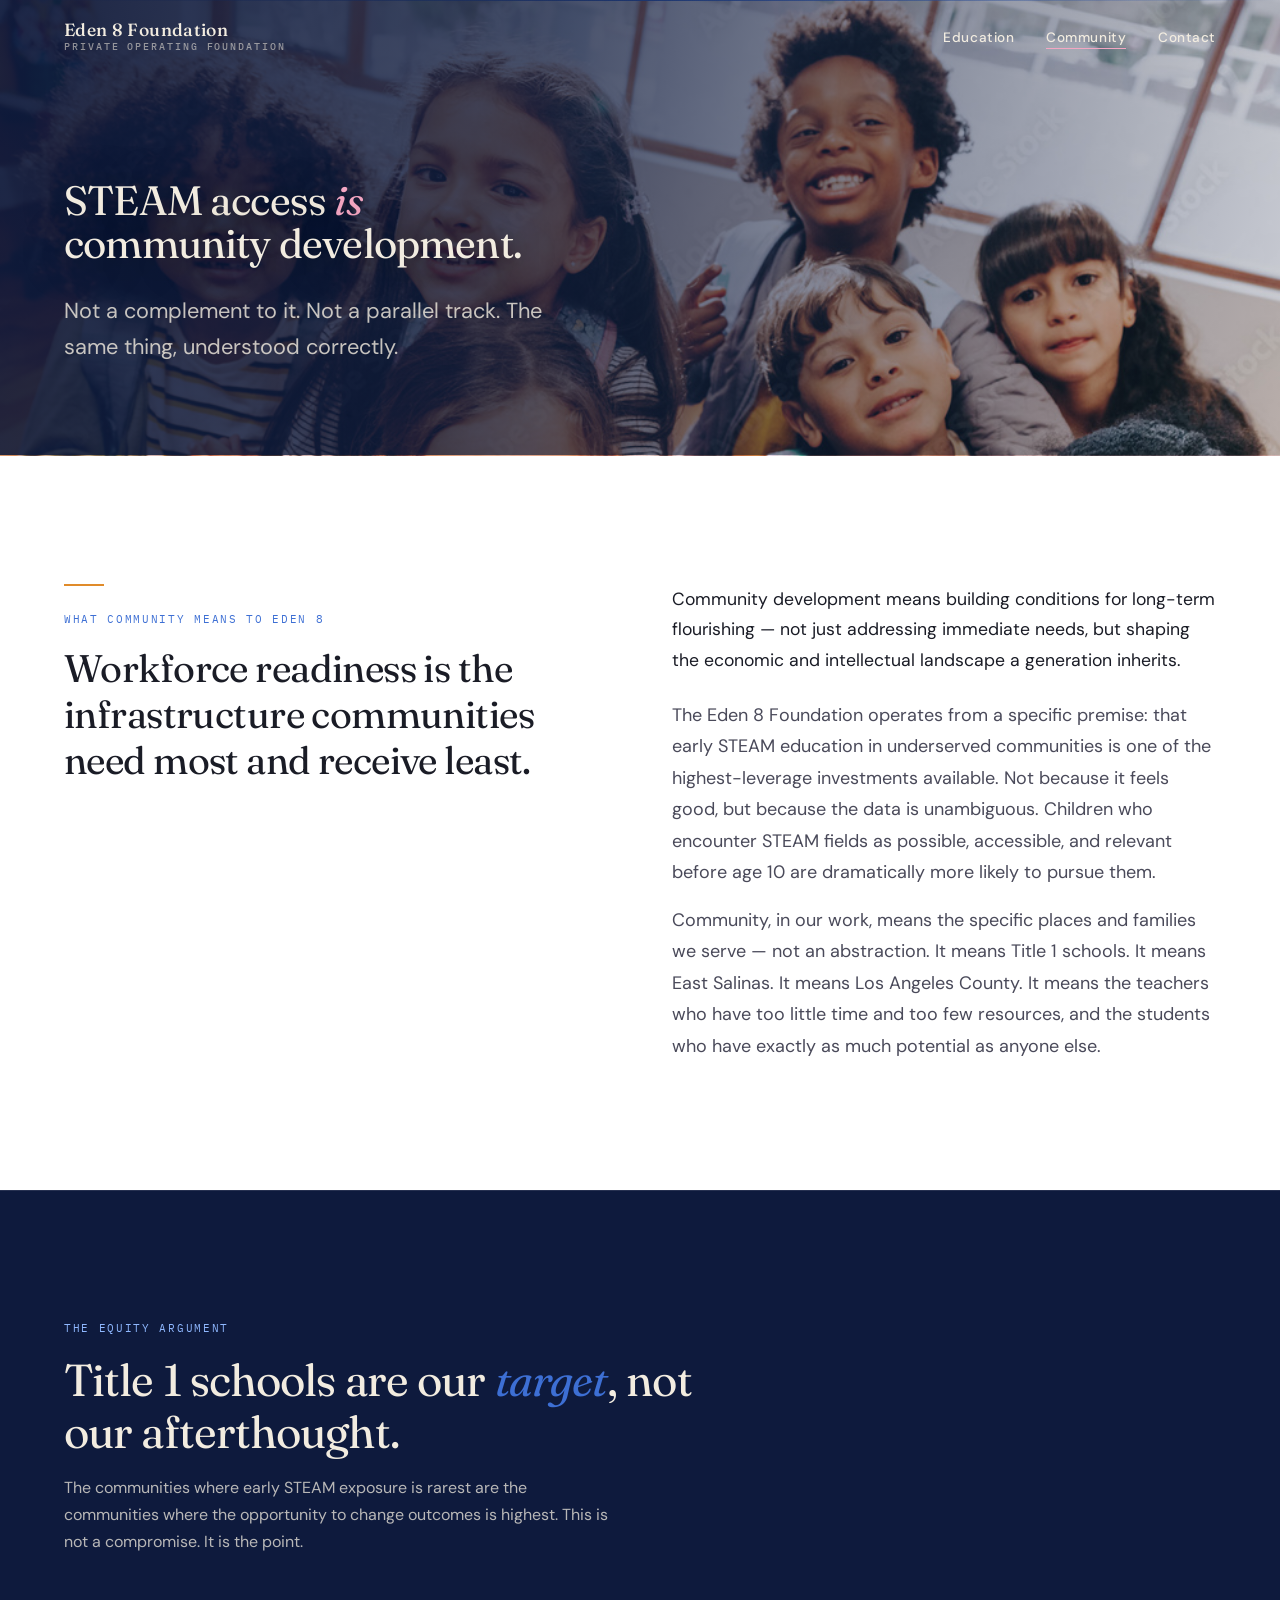
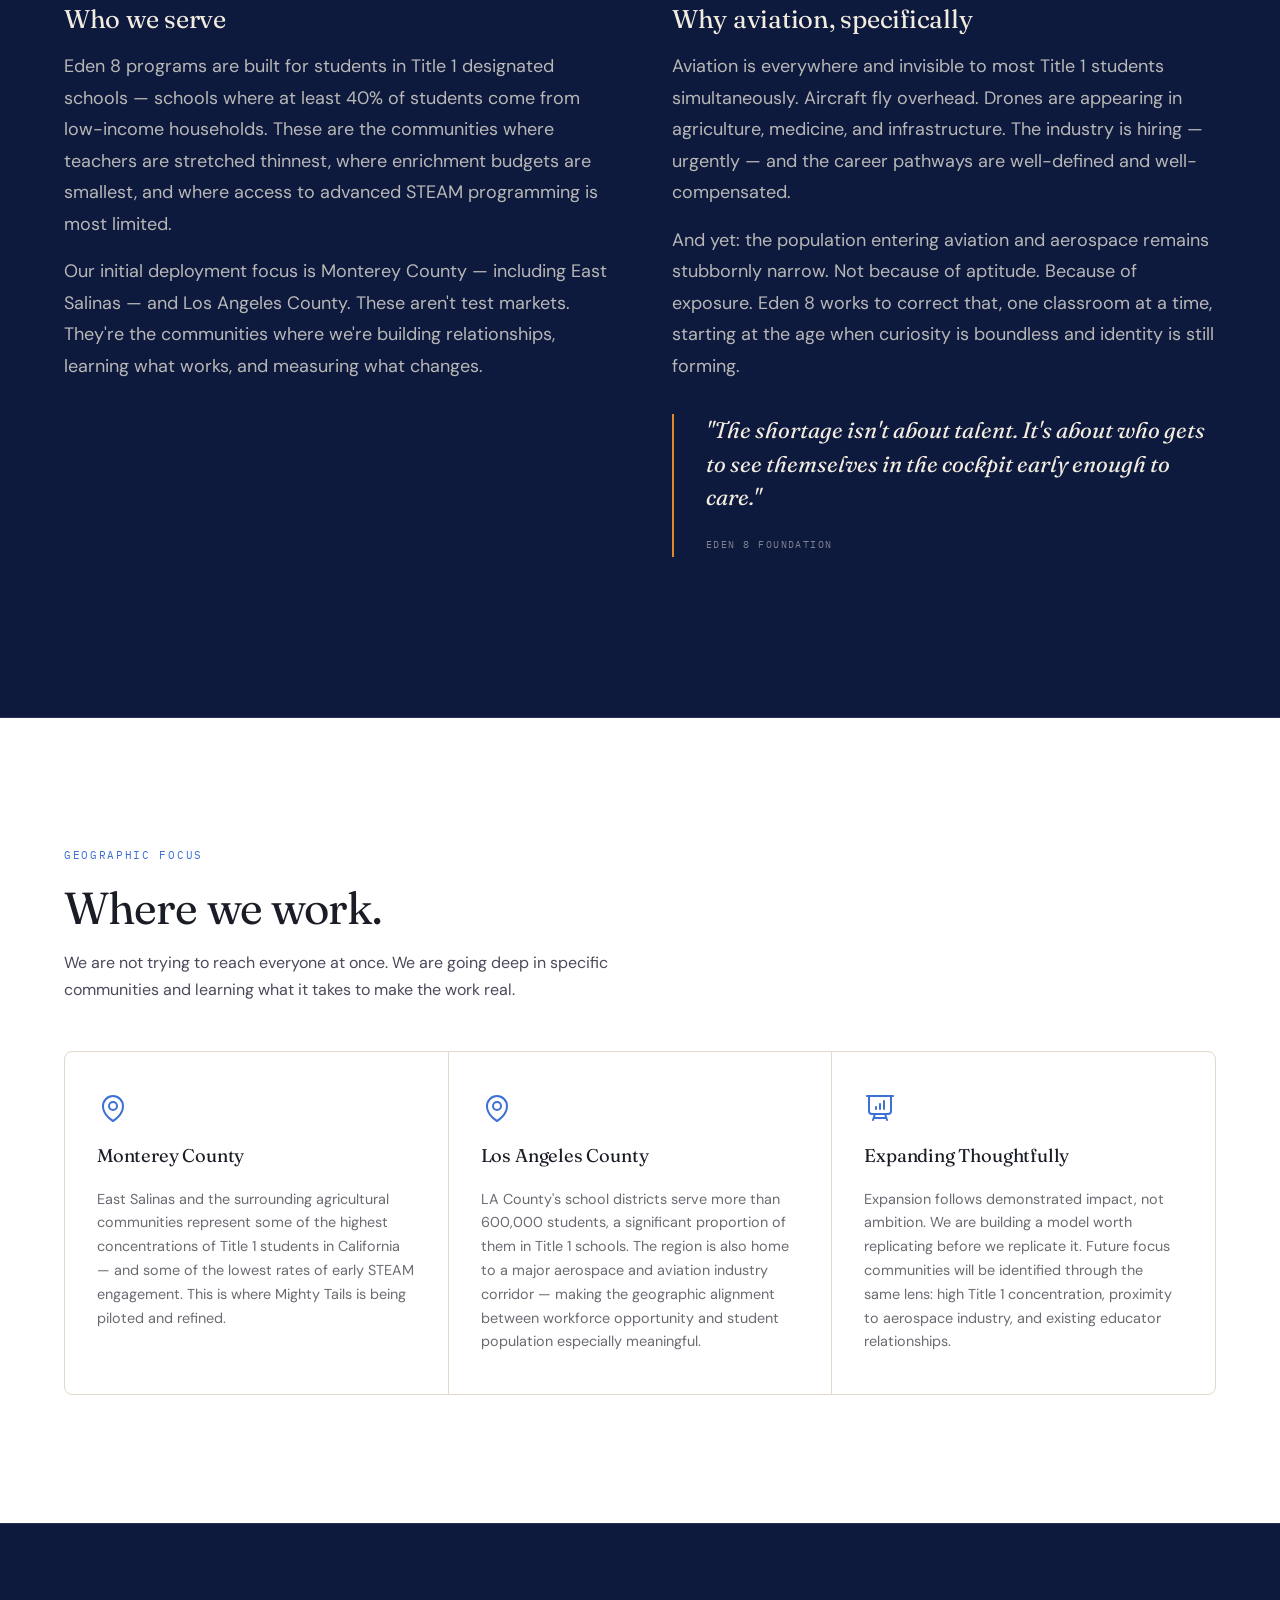
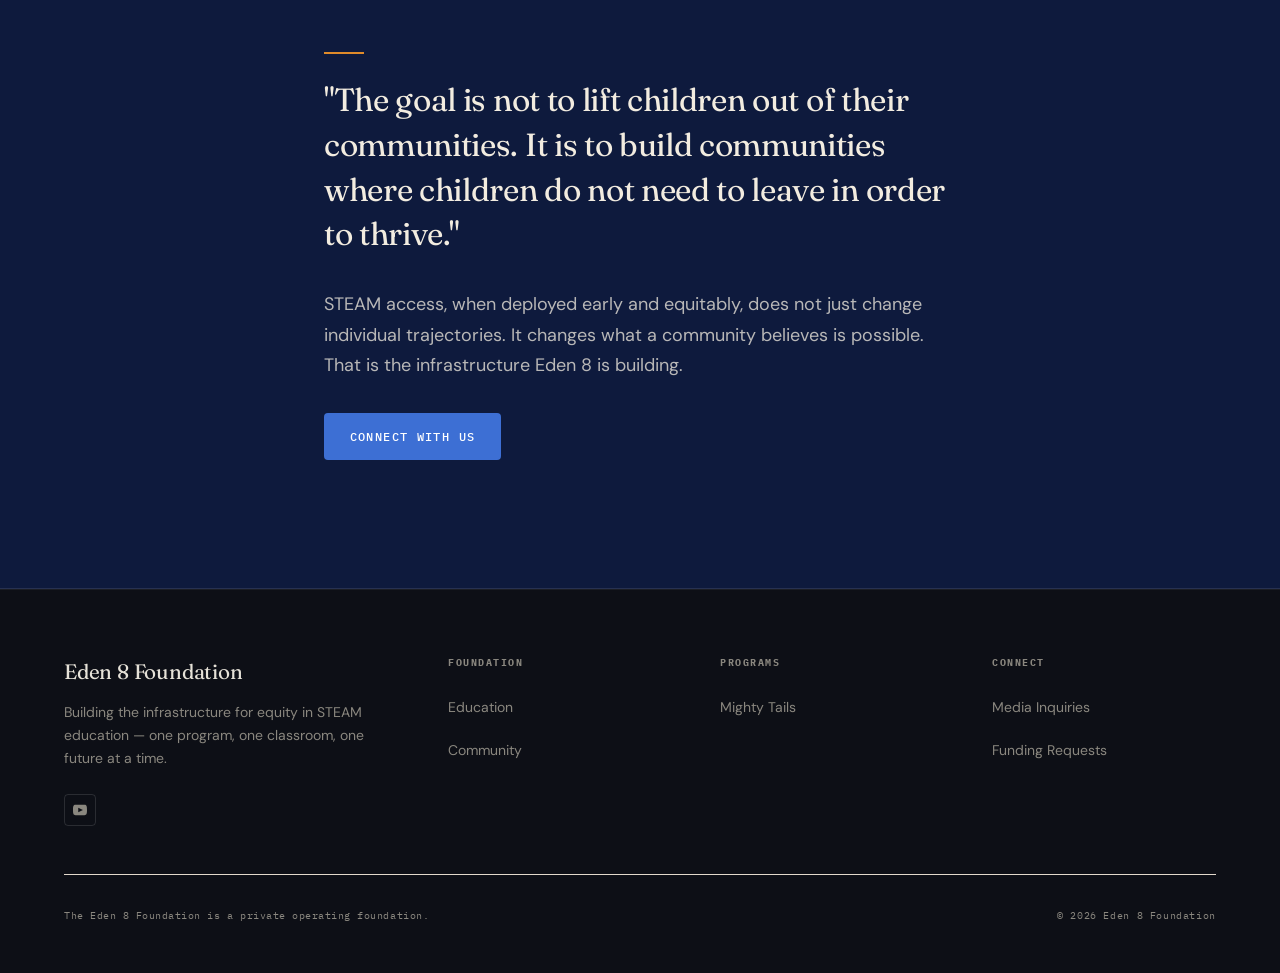
==== community.html @ cdbf9043 "Footer nav links turn pink on hover" ====
<!DOCTYPE html>
<html lang="en" data-theme="light">
<head>
  <meta charset="UTF-8" />
  <meta http-equiv="Cache-Control" content="no-cache, no-store, must-revalidate" />
  <meta http-equiv="Pragma" content="no-cache" />
  <meta http-equiv="Expires" content="0" />
  <meta name="viewport" content="width=device-width, initial-scale=1.0" />
  <title>Community — Eden 8 Foundation</title>
  <meta name="description" content="How the Eden 8 Foundation defines community: STEAM access as social equity infrastructure, deployed in Monterey County and Los Angeles County." />
  <link rel="canonical" href="https://j0nmichal.github.io/Eden8-dev-site/community.html" />

  <!-- Open Graph -->
  <meta property="og:type" content="website" />
  <meta property="og:url" content="https://j0nmichal.github.io/Eden8-dev-site/community.html" />
  <meta property="og:title" content="Community — Eden 8 Foundation" />
  <meta property="og:description" content="How the Eden 8 Foundation defines community: STEAM access as social equity infrastructure, deployed in Monterey County and Los Angeles County." />
  <meta property="og:image" content="https://j0nmichal.github.io/Eden8-dev-site/assets/images/og-home.jpg" />
  <meta property="og:site_name" content="Eden 8 Foundation" />

  <!-- Twitter Card -->
  <meta name="twitter:card" content="summary_large_image" />
  <meta name="twitter:title" content="Community — Eden 8 Foundation" />
  <meta name="twitter:description" content="How the Eden 8 Foundation defines community: STEAM access as social equity infrastructure, deployed in Monterey County and Los Angeles County." />
  <meta name="twitter:image" content="https://j0nmichal.github.io/Eden8-dev-site/assets/images/og-home.jpg" />

  <link rel="stylesheet" href="css/styles.css?v=19" />
  <link rel="icon" type="image/svg+xml" href="assets/favicon.svg" />
</head>
<body class="dark-hero">

  <header>
    <nav class="nav" aria-label="Main navigation">
      <div class="container nav__inner">
        <a href="index.html" class="nav__logo" aria-label="Eden 8 Foundation home">
          Eden 8 Foundation
          <span>Private Operating Foundation</span>
        </a>
        <ul class="nav__links" role="list">
          <li><a href="education.html">Education</a></li>
          <li><a href="community.html">Community</a></li>
          <li><a href="contact.html">Contact</a></li>
        </ul>
        <button class="nav__toggle" aria-label="Toggle navigation" aria-expanded="false">
          <span></span><span></span><span></span>
        </button>
      </div>
    </nav>
  </header>

  <main>

    <!-- PAGE HERO -->
    <section class="page-hero page-hero--photo" aria-labelledby="community-title" style="background-image: url('assets/images/1000_F_594930347_ukCym2IL1CUsAE8HamDwevilLhkYoZHP.jpg');">
      <div class="container">
        <h1 id="community-title">
          STEAM access <em>is</em><br/>
          community development.
        </h1>
        <p class="page-hero__sub">
          Not a complement to it. Not a parallel track. The same thing, understood correctly.
        </p>
      </div>
    </section>

    <!-- OPENING STATEMENT -->
    <section class="section" aria-labelledby="community-def-heading">
      <div class="container">
        <div class="two-col">
          <div class="two-col__a fade-up">
            <span class="rule-warm" aria-hidden="true"></span>
            <span class="label label--accent" style="display:block; margin-block-end: 1rem;">What Community Means to Eden 8</span>
            <h2 id="community-def-heading" style="font-family: var(--font-display); font-size: clamp(1.8rem, 3vw, 2.6rem); font-weight: 400; line-height: 1.2; letter-spacing: -0.015em; color: var(--text-cream);">
              Workforce readiness is the infrastructure communities need most and receive least.
            </h2>
          </div>
          <div class="two-col__b prose fade-up fade-up-delay-1">
            <p class="lead">Community development means building conditions for long-term flourishing — not just addressing immediate needs, but shaping the economic and intellectual landscape a generation inherits.</p>
            <p>The Eden 8 Foundation operates from a specific premise: that early STEAM education in underserved communities is one of the highest-leverage investments available. Not because it feels good, but because the data is unambiguous. Children who encounter STEAM fields as possible, accessible, and relevant before age 10 are dramatically more likely to pursue them.</p>
            <p>Community, in our work, means the specific places and families we serve — not an abstraction. It means Title 1 schools. It means East Salinas. It means Los Angeles County. It means the teachers who have too little time and too few resources, and the students who have exactly as much potential as anyone else.</p>
          </div>
        </div>
      </div>
    </section>

    <!-- EQUITY ARGUMENT -->
    <section class="section section--alt" aria-labelledby="equity-heading">
      <div class="container">
        <div class="section__header fade-up" style="max-width: 700px;">
          <span class="label label--accent" style="display:block; margin-block-end: 1rem;">The Equity Argument</span>
          <h2 id="equity-heading">Title 1 schools are our <em>target</em>, not our afterthought.</h2>
          <p>The communities where early STEAM exposure is rarest are the communities where the opportunity to change outcomes is highest. This is not a compromise. It is the point.</p>
        </div>

        <div class="two-col fade-up fade-up-delay-1" style="margin-block-start: 3rem;">
          <div class="two-col__a prose">
            <h3>Who we serve</h3>
            <p>Eden 8 programs are built for students in Title 1 designated schools — schools where at least 40% of students come from low-income households. These are the communities where teachers are stretched thinnest, where enrichment budgets are smallest, and where access to advanced STEAM programming is most limited.</p>
            <p>Our initial deployment focus is Monterey County — including East Salinas — and Los Angeles County. These aren't test markets. They're the communities where we're building relationships, learning what works, and measuring what changes.</p>
          </div>
          <div class="two-col__b prose">
            <h3>Why aviation, specifically</h3>
            <p>Aviation is everywhere and invisible to most Title 1 students simultaneously. Aircraft fly overhead. Drones are appearing in agriculture, medicine, and infrastructure. The industry is hiring — urgently — and the career pathways are well-defined and well-compensated.</p>
            <p>And yet: the population entering aviation and aerospace remains stubbornly narrow. Not because of aptitude. Because of exposure. Eden 8 works to correct that, one classroom at a time, starting at the age when curiosity is boundless and identity is still forming.</p>

            <div class="pullquote">
              <p>"The shortage isn't about talent. It's about who gets to see themselves in the cockpit early enough to care."</p>
              <cite>Eden 8 Foundation</cite>
            </div>
          </div>
        </div>
      </div>
    </section>

    <!-- GEOGRAPHIC FOCUS -->
    <section class="section" aria-labelledby="geo-heading">
      <div class="container">
        <div class="section__header fade-up" style="max-width: 600px;">
          <span class="label label--accent" style="display:block; margin-block-end: 1rem;">Geographic Focus</span>
          <h2 id="geo-heading">Where we work.</h2>
          <p>We are not trying to reach everyone at once. We are going deep in specific communities and learning what it takes to make the work real.</p>
        </div>

        <div class="feature-grid fade-up fade-up-delay-1" role="list">
          <div class="feature-card" role="listitem">
            <svg class="feature-card__icon" xmlns="http://www.w3.org/2000/svg" fill="none" viewBox="0 0 24 24" stroke-width="1.5" stroke="currentColor" aria-hidden="true">
              <path stroke-linecap="round" stroke-linejoin="round" d="M15 10.5a3 3 0 11-6 0 3 3 0 016 0z" />
              <path stroke-linecap="round" stroke-linejoin="round" d="M19.5 10.5c0 7.142-7.5 11.25-7.5 11.25S4.5 17.642 4.5 10.5a7.5 7.5 0 1115 0z" />
            </svg>
            <h3>Monterey County</h3>
            <p>East Salinas and the surrounding agricultural communities represent some of the highest concentrations of Title 1 students in California — and some of the lowest rates of early STEAM engagement. This is where Mighty Tails is being piloted and refined.</p>
          </div>
          <div class="feature-card" role="listitem">
            <svg class="feature-card__icon" xmlns="http://www.w3.org/2000/svg" fill="none" viewBox="0 0 24 24" stroke-width="1.5" stroke="currentColor" aria-hidden="true">
              <path stroke-linecap="round" stroke-linejoin="round" d="M15 10.5a3 3 0 11-6 0 3 3 0 016 0z" />
              <path stroke-linecap="round" stroke-linejoin="round" d="M19.5 10.5c0 7.142-7.5 11.25-7.5 11.25S4.5 17.642 4.5 10.5a7.5 7.5 0 1115 0z" />
            </svg>
            <h3>Los Angeles County</h3>
            <p>LA County's school districts serve more than 600,000 students, a significant proportion of them in Title 1 schools. The region is also home to a major aerospace and aviation industry corridor — making the geographic alignment between workforce opportunity and student population especially meaningful.</p>
          </div>
          <div class="feature-card" role="listitem">
            <svg class="feature-card__icon" xmlns="http://www.w3.org/2000/svg" fill="none" viewBox="0 0 24 24" stroke-width="1.5" stroke="currentColor" aria-hidden="true">
              <path stroke-linecap="round" stroke-linejoin="round" d="M3.75 3v11.25A2.25 2.25 0 006 16.5h2.25M3.75 3h-1.5m1.5 0h16.5m0 0h1.5m-1.5 0v11.25A2.25 2.25 0 0118 16.5h-2.25m-7.5 0h7.5m-7.5 0l-1 3m8.5-3l1 3m0 0l.5 1.5m-.5-1.5h-9.5m0 0l-.5 1.5M9 11.25v1.5M12 9v3.75m3-6v6" />
            </svg>
            <h3>Expanding Thoughtfully</h3>
            <p>Expansion follows demonstrated impact, not ambition. We are building a model worth replicating before we replicate it. Future focus communities will be identified through the same lens: high Title 1 concentration, proximity to aerospace industry, and existing educator relationships.</p>
          </div>
        </div>
      </div>
    </section>

    <!-- CLOSING STATEMENT -->
    <section class="section section--alt" aria-label="Closing statement">
      <div class="container" style="max-width: 760px; margin-inline: auto;">
        <div class="fade-up">
          <span class="rule-warm" aria-hidden="true"></span>
          <blockquote style="font-family: var(--font-display); font-size: clamp(1.3rem, 2.5vw, 2rem); font-weight: 400; line-height: 1.4; color: var(--text-cream); letter-spacing: -0.01em; margin-block-end: 2rem;">
            "The goal is not to lift children out of their communities. It is to build communities where children do not need to leave in order to thrive."
          </blockquote>
          <p style="color: var(--text-secondary); margin-block-end: 2rem;">
            STEAM access, when deployed early and equitably, does not just change individual trajectories. It changes what a community believes is possible. That is the infrastructure Eden 8 is building.
          </p>
          <a href="contact.html" class="btn btn--primary">Connect With Us</a>
        </div>
      </div>
    </section>

  </main>

  <footer class="footer" aria-label="Site footer">
    <div class="container">
      <div class="footer__inner">
        <div class="footer__brand">
          <h3>Eden 8 Foundation</h3>
          <p>Building the infrastructure for equity in STEAM education — one program, one classroom, one future at a time.</p>
          <nav class="footer__social" aria-label="Social links">
            <a href="https://www.youtube.com/@TheEden8Foundation" target="_blank" rel="noopener" aria-label="YouTube">
              <svg xmlns="http://www.w3.org/2000/svg" viewBox="0 0 24 24" fill="currentColor" width="14" height="14" aria-hidden="true"><path d="M19.615 3.184c-3.604-.246-11.631-.245-15.23 0-3.897.266-4.356 2.62-4.385 8.816.029 6.185.484 8.549 4.385 8.816 3.6.245 11.626.246 15.23 0 3.897-.266 4.356-2.62 4.385-8.816-.029-6.185-.484-8.549-4.385-8.816zm-10.615 12.816v-8l8 3.993-8 4.007z"/></svg>
            </a>
          </nav>
        </div>
        <nav class="footer__nav" aria-label="Foundation">
          <h4>Foundation</h4>
          <ul role="list">
            <li><a href="education.html">Education</a></li>
            <li><a href="community.html">Community</a></li>
          </ul>
        </nav>
        <nav class="footer__nav" aria-label="Programs">
          <h4>Programs</h4>
          <ul role="list">
            <li><a href="https://www.mightytails.education" target="_blank" rel="noopener">Mighty Tails</a></li>
          </ul>
        </nav>
        <nav class="footer__nav" aria-label="Connect">
          <h4>Connect</h4>
          <ul role="list">
            <li><a href="contact.html#media">Media Inquiries</a></li>
            <li><a href="contact.html#funding">Funding Requests</a></li>
          </ul>
        </nav>
      </div>
      <div class="footer__bottom">
        <p class="footer__legal">The Eden 8 Foundation is a private operating foundation.
        </p>
        <p class="footer__copy">© 2026 Eden 8 Foundation</p>
      </div>
    </div>
  </footer>

  <script src="js/main.js?v=6" defer></script>
</body>
</html>
---- css/styles.css ----
/* ============================================================
   Eden 8 Foundation — Design System
   ============================================================ */

/* --- Fonts --- */
@import url('https://fonts.googleapis.com/css2?family=Fraunces:ital,opsz,wght@0,9..144,300;0,9..144,400;0,9..144,500;0,9..144,600;1,9..144,300;1,9..144,400&family=DM+Sans:wght@300;400;500;600&family=IBM+Plex+Mono:wght@400;500&display=swap');

/* --- Tokens --- */
:root {
  --bg-primary:     #0D0F16;
  --bg-secondary:   #12141D;
  --bg-surface:     #181B27;
  --bg-surface-alt: #1E2133;

  /* Light section palette */
  --bg-light:       #FBF8F3;
  --bg-light-alt:   #F4EFE6;

  --accent-eden:    #3D6FD4;   /* brighter, more confident blue */
  --accent-warm:    #E08B2A;   /* richer amber */
  --accent-gold:    #F5C842;   /* hopeful yellow — used sparingly for joy moments */
  --accent-dim:     rgba(61, 111, 212, 0.12);

  --text-primary:   #E6E2D8;
  --text-secondary: #8A877F;
  --text-cream:     #F2ECE0;
  --text-muted:     #545260;

  /* Light section text */
  --text-dark:      #1A1C26;
  --text-dark-sub:  #4A4A5A;

  --rule:           #1C1F2E;
  --rule-light:     #E2D9CC;
  --rule-warm:      rgba(224, 139, 42, 0.4);

  --font-display:   'Fraunces', Georgia, serif;
  --font-body:      'DM Sans', system-ui, sans-serif;
  --font-mono:      'IBM Plex Mono', 'Courier New', monospace;

  --max-w:          1280px;
  --gutter:         clamp(1.5rem, 5vw, 4rem);
  --section-gap:    clamp(5rem, 10vw, 9rem);

  --ease-out:       cubic-bezier(0.22, 1, 0.36, 1);
  --ease-in-out:    cubic-bezier(0.45, 0, 0.55, 1);

  --radius-sm:      4px;
  --radius-md:      8px;
  --radius-lg:      16px;
}

/* --- Light theme overrides --- */
[data-theme="light"] {
  --bg-primary:     #FFFFFF;
  --bg-secondary:   #F5F5F5;
  --bg-surface:     #EFEFEF;
  --bg-surface-alt: #E5E5E5;

  --bg-light:       #FFFFFF;
  --bg-light-alt:   #FBF8F3;

  --text-primary:   #1A1C26;
  --text-secondary: #4A4A5A;
  --text-cream:     #1A1C26;
  --text-muted:     #888078;

  --text-dark:      #1A1C26;
  --text-dark-sub:  #4A4A5A;

  --rule:           #E2D9CC;
  --rule-light:     #D6CCBC;
  --rule-warm:      rgba(224, 139, 42, 0.3);
}

[data-theme="light"] .section--alt,
[data-theme="light"] .spotlight {
  /* Re-scope text tokens to cream values for dark navy backgrounds */
  --text-cream:     #F2ECE0;
  --text-primary:   #F2ECE0;
  --text-secondary: rgba(242, 236, 224, 0.75);
  --text-muted:     rgba(242, 236, 224, 0.5);
  --text-dark:      #F2ECE0;
  --text-dark-sub:  rgba(242, 236, 224, 0.75);
  --bg-primary:     rgba(255, 255, 255, 0.06);
  --rule:           rgba(255, 255, 255, 0.1);
}

[data-theme="light"] .section--alt { background: #0E1A3D; }

/* Labels on dark navy sections: use lighter blue for contrast */
[data-theme="light"] .section--alt .label--accent,
[data-theme="light"] .spotlight .label--accent {
  color: #8FB8FF;
  border-color: rgba(143, 184, 255, 0.25);
}

[data-theme="light"] .nav.scrolled {
  background: rgba(251, 248, 243, 0.94);
}

[data-theme="light"] .nav__logo,
[data-theme="light"] .nav__links a {
  color: var(--text-dark);
}

/* Interior pages have dark navy heroes — flip nav to cream */
[data-theme="light"] body.dark-hero .nav__logo,
[data-theme="light"] body.dark-hero .nav__links a {
  color: #F2ECE0;
}
[data-theme="light"] body.dark-hero .nav__logo span {
  color: rgba(242, 236, 224, 0.55);
}

/* Scrolled nav has cream background — use dark text */
[data-theme="light"] .nav.scrolled .nav__logo,
[data-theme="light"] .nav.scrolled .nav__links a {
  color: var(--text-dark);
}
[data-theme="light"] .nav.scrolled .nav__logo span {
  color: var(--accent-eden);
}

[data-theme="light"] .nav__toggle span {
  background: var(--text-primary);
}

[data-theme="light"] .hero__bg-overlay {
  background:
    linear-gradient(
      100deg,
      rgba(251, 248, 243, 0.92) 0%,
      rgba(251, 248, 243, 0.75) 30%,
      rgba(251, 248, 243, 0.3) 55%,
      rgba(251, 248, 243, 0.0) 100%
    ),
    linear-gradient(
      to bottom,
      rgba(251, 248, 243, 0.55) 0%,
      transparent 18%
    ),
    linear-gradient(
      to top,
      rgba(251, 248, 243, 0.5) 0%,
      transparent 35%
    );
}

[data-theme="light"] .hero__headline,
[data-theme="light"] .hero__mission {
  color: #1A1C26;
  text-shadow: 0 1px 20px rgba(255,255,255,0.4);
}

[data-theme="light"] .mission__body h2 { color: var(--text-dark); }
[data-theme="light"] .mission__body p  { color: var(--text-dark-sub); }
[data-theme="light"] .mission__number  { color: var(--bg-surface); }

[data-theme="light"] .person-card {
  background: #fff;
  border-color: var(--rule);
}

[data-theme="light"] .person-card__photo { background: var(--bg-secondary); }
[data-theme="light"] .person-card__name  { color: var(--text-dark); }
[data-theme="light"] .person-card__bio   { color: var(--text-dark-sub); }

/* Footer stays dark regardless of theme */
[data-theme="light"] .footer {
  background: #0D0F16;
  border-top-color: rgba(255,255,255,0.06);
}
[data-theme="light"] .footer__brand h3 { color: #E6E2D8; }
[data-theme="light"] .footer__brand p  { color: #8A877F; }
[data-theme="light"] .footer__nav h4   { color: #8A877F; }
[data-theme="light"] .footer__nav a    { color: #8A877F; }
[data-theme="light"] .footer__social a { border-color: rgba(255,255,255,0.12); color: #8A877F; }
[data-theme="light"] .footer__legal,
[data-theme="light"] .footer__copy     { color: #8A877F; }

[data-theme="light"] .stat-card {
  background: #fff;
  box-shadow: 0 1px 4px rgba(0,0,0,0.08);
}

[data-theme="light"] .feature-card { background: #fff; --text-dark: #1A1C26; --text-dark-sub: rgba(26,28,38,0.65); }
[data-theme="light"] .feature-card h3 { color: #1A1C26; }
[data-theme="light"] .feature-card p  { color: rgba(26,28,38,0.65); }

[data-theme="light"] .contact-pathway { background: #fff; }
[data-theme="light"] .contact-pathway h3 { color: var(--text-dark); }
[data-theme="light"] .contact-pathway p  { color: var(--text-dark-sub); }

[data-theme="light"] .form-group input,
[data-theme="light"] .form-group select,
[data-theme="light"] .form-group textarea {
  background: #fff;
  border-color: var(--rule);
  color: var(--text-dark);
}

[data-theme="light"] .btn--ghost {
  border-color: var(--rule);
  color: var(--text-dark-sub);
}

[data-theme="light"] .page-hero h1 { color: #F2ECE0; }
[data-theme="light"] .page-hero__sub { color: rgba(242, 236, 224, 0.8); }
[data-theme="light"] .page-hero::before {
  background: linear-gradient(90deg, transparent, var(--accent-eden), transparent);
}

/* Theme transition */
body, .nav, .mission, .spotlight, .stats, .leadership,
.footer, .person-card, .stat-card, .feature-card,
.hero__bg-overlay, .section, .contact-pathway,
.form-group input, .form-group select, .form-group textarea {
  transition: background-color 0.35s ease, color 0.35s ease, border-color 0.35s ease;
}

/* --- Reset --- */
*, *::before, *::after { box-sizing: border-box; margin: 0; padding: 0; }
html { scroll-behavior: smooth; -webkit-font-smoothing: antialiased; }
body {
  background: var(--bg-primary);
  color: var(--text-primary);
  font-family: var(--font-body);
  font-size: clamp(1rem, 1.05rem + 0.1vw, 1.125rem);
  line-height: 1.7;
  overflow-x: hidden;
}
img, video { display: block; max-width: 100%; }
a { color: inherit; text-decoration: none; }
button { cursor: pointer; border: none; background: none; font: inherit; }

/* --- Utility --- */
.container {
  width: 100%;
  max-width: var(--max-w);
  margin-inline: auto;
  padding-inline: var(--gutter);
}

.label {
  font-family: var(--font-mono);
  font-size: 0.7rem;
  letter-spacing: 0.15em;
  text-transform: uppercase;
  color: var(--text-muted);
}

.label--accent { color: var(--accent-eden); }
.label--warm   { color: var(--accent-warm); }

.rule-warm {
  display: block;
  width: 2.5rem;
  height: 2px;
  background: var(--accent-warm);
  margin-block-end: 1.5rem;
}

.sr-only {
  position: absolute; width: 1px; height: 1px;
  padding: 0; margin: -1px; overflow: hidden;
  clip: rect(0,0,0,0); white-space: nowrap; border: 0;
}

/* --- Theme toggle button --- */
.theme-toggle {
  display: flex;
  align-items: center;
  gap: 0.45rem;
  padding: 0.45rem 0.85rem;
  border-radius: 2rem;
  border: 1px solid rgba(255,255,255,0.22);
  background: rgba(255,255,255,0.10);
  color: #E6E2D8;
  cursor: pointer;
  font-family: var(--font-mono);
  font-size: 0.62rem;
  letter-spacing: 0.1em;
  text-transform: uppercase;
  white-space: nowrap;
  flex-shrink: 0;
  transition: border-color 0.2s, background 0.2s, color 0.2s;
}

.theme-toggle:hover {
  border-color: var(--accent-warm);
  color: var(--accent-warm);
  background: rgba(224,139,42,0.12);
}

.theme-toggle svg { width: 13px; height: 13px; pointer-events: none; flex-shrink: 0; }

/* Show correct icon + label per theme */
.theme-toggle .icon-moon  { display: block; }
.theme-toggle .icon-sun   { display: none; }
.theme-toggle .lbl-dark   { display: inline; }
.theme-toggle .lbl-light  { display: none; }

[data-theme="light"] .theme-toggle .icon-moon  { display: none; }
[data-theme="light"] .theme-toggle .icon-sun   { display: block; }
[data-theme="light"] .theme-toggle .lbl-dark   { display: none; }
[data-theme="light"] .theme-toggle .lbl-light  { display: inline; }

[data-theme="light"] .theme-toggle {
  border-color: rgba(0,0,0,0.18);
  background: rgba(0,0,0,0.06);
  color: #1A1C26;
}
[data-theme="light"] .theme-toggle:hover {
  border-color: var(--accent-eden);
  color: var(--accent-eden);
  background: rgba(61,111,212,0.08);
}

/* --- Navigation --- */
.nav {
  position: fixed;
  top: 0; left: 0; right: 0;
  z-index: 100;
  padding-block: 1.25rem;
  transition: background 0.4s var(--ease-out), border-color 0.4s;
  border-bottom: 1px solid transparent;
}

.nav.scrolled {
  background: rgba(13, 15, 22, 0.92);
  backdrop-filter: blur(12px);
  -webkit-backdrop-filter: blur(12px);
  border-color: var(--rule);
}

.nav__inner {
  display: flex;
  align-items: center;
  justify-content: space-between;
  gap: 2rem;
}

.nav__logo {
  font-family: var(--font-display);
  font-size: 1.1rem;
  font-weight: 500;
  letter-spacing: 0.02em;
  color: var(--text-primary);
  display: flex;
  flex-direction: column;
  line-height: 1.1;
}

.nav__logo span {
  font-family: var(--font-mono);
  font-size: 0.6rem;
  letter-spacing: 0.2em;
  text-transform: uppercase;
  color: var(--accent-eden);
  margin-block-start: 0.15rem;
}

.nav__links {
  display: flex;
  align-items: center;
  gap: 2rem;
  list-style: none;
}

.nav__links a {
  font-size: 0.85rem;
  font-weight: 500;
  letter-spacing: 0.04em;
  color: var(--text-secondary);
  transition: color 0.2s;
  position: relative;
}

.nav__links a::after {
  content: '';
  position: absolute;
  bottom: -3px; left: 0; right: 0;
  height: 1px;
  background: #F4A7C3;
  transform: scaleX(0);
  transform-origin: left;
  transition: transform 0.3s var(--ease-out);
}

.nav__links a:hover,
.nav__links a.active { color: var(--text-primary); }
.nav__links a:hover::after,
.nav__links a.active::after { transform: scaleX(1); }

.nav__cta {
  font-family: var(--font-mono);
  font-size: 0.7rem;
  letter-spacing: 0.12em;
  text-transform: uppercase;
  padding: 0.6rem 1.2rem;
  border: 1px solid var(--accent-eden);
  color: var(--accent-eden);
  border-radius: var(--radius-sm);
  transition: background 0.2s, color 0.2s;
}

.nav__cta:hover {
  background: var(--accent-eden);
  color: var(--bg-primary);
}

.nav__toggle {
  display: none;
  flex-direction: column;
  gap: 5px;
  padding: 4px;
}

.nav__toggle span {
  display: block;
  width: 22px;
  height: 1.5px;
  background: var(--text-primary);
  transition: transform 0.3s, opacity 0.3s;
}

/* --- Buttons --- */
.btn {
  display: inline-flex;
  align-items: center;
  gap: 0.6rem;
  font-family: var(--font-mono);
  font-size: 0.72rem;
  letter-spacing: 0.12em;
  text-transform: uppercase;
  padding: 0.85rem 1.6rem;
  border-radius: var(--radius-sm);
  transition: all 0.25s var(--ease-out);
  white-space: nowrap;
}

.btn--primary {
  background: var(--accent-eden);
  color: #ffffff;
  font-weight: 500;
}
.btn--primary:hover {
  background: #5585E8;
  transform: translateY(-1px);
  box-shadow: 0 8px 24px rgba(61, 111, 212, 0.4);
}

.btn--outline {
  border: 1px solid var(--rule-warm);
  color: var(--text-secondary);
}
.btn--outline:hover {
  border-color: var(--accent-warm);
  color: var(--accent-warm);
}

.btn--ghost {
  color: var(--text-secondary);
  border: 1px solid var(--bg-surface-alt);
}
.btn--ghost:hover {
  border-color: var(--accent-eden);
  color: var(--accent-eden);
}

.btn svg {
  width: 14px;
  height: 14px;
  flex-shrink: 0;
}

/* ============================================================
   HERO
   ============================================================ */
.hero {
  position: relative;
  min-height: 100svh;
  display: flex;
  flex-direction: column;
  justify-content: flex-end;
  padding-block-end: clamp(4rem, 8vw, 7rem);
  overflow: hidden;
}

/* --- Photo background --- */
.hero__bg {
  position: absolute;
  inset: 0;
  z-index: 0;
}

.hero__bg-img {
  width: 100%;
  height: 100%;
  object-fit: cover;
  object-position: 60% 25%;
  filter: brightness(0.88);
  transform: scaleX(-1);
}

.hero__bg-overlay {
  position: absolute;
  inset: 0;
  background:
    linear-gradient(
      100deg,
      rgba(10, 12, 20, 0.72) 0%,
      rgba(10, 12, 20, 0.52) 28%,
      rgba(10, 12, 20, 0.18) 55%,
      rgba(10, 12, 20, 0.0) 100%
    ),
    linear-gradient(
      to bottom,
      rgba(10, 12, 20, 0.55) 0%,
      rgba(10, 12, 20, 0.15) 15%,
      transparent 30%
    ),
    linear-gradient(
      to top,
      rgba(10, 12, 20, 0.45) 0%,
      transparent 40%
    );
}

#hero-canvas {
  position: absolute;
  inset: 0;
  width: 100%;
  height: 100%;
  pointer-events: none;
  z-index: 1;
  /* Canvas particles read as a constellation over the dark left half */
  mix-blend-mode: screen;
  opacity: 0.6;
}

.hero__content {
  position: relative;
  z-index: 2;
  max-width: 520px;
}

.hero__scroll {
  z-index: 2;
}

.hero__eyebrow {
  margin-block-end: 2rem;
  display: flex;
  align-items: center;
  gap: 1rem;
}

.hero__eyebrow::before {
  content: '';
  display: block;
  width: 2rem;
  height: 1px;
  background: var(--accent-warm);
}

.hero__headline {
  font-family: var(--font-display);
  font-size: clamp(1.75rem, 3vw, 2.75rem);
  font-weight: 400;
  line-height: 1.1;
  letter-spacing: -0.02em;
  margin-block-end: 1.25rem;
  color: var(--text-cream);
  text-shadow: 0 2px 40px rgba(0, 0, 0, 0.5);
}

.hero__headline em {
  font-style: italic;
  color: var(--accent-eden);
}

.hero__mission {
  font-size: clamp(1.15rem, 1.7vw, 1.45rem);
  color: rgba(242, 236, 224, 0.8);
  max-width: 520px;
  line-height: 1.65;
  margin-block-end: 2.5rem;
  text-shadow: 0 1px 12px rgba(0,0,0,0.4);
}

.hero__actions {
  display: flex;
  gap: 1rem;
  flex-wrap: wrap;
}

.hero__scroll {
  position: absolute;
  bottom: 2rem;
  right: var(--gutter);
  z-index: 2;
  display: flex;
  flex-direction: column;
  align-items: center;
  gap: 0.5rem;
  opacity: 0.4;
}

.hero__scroll span {
  font-family: var(--font-mono);
  font-size: 0.6rem;
  letter-spacing: 0.15em;
  text-transform: uppercase;
  writing-mode: vertical-rl;
  color: var(--text-secondary);
}

.hero__scroll::after {
  content: '';
  display: block;
  width: 1px;
  height: 3rem;
  background: linear-gradient(to bottom, var(--accent-warm), transparent);
  animation: scrollPulse 2s ease-in-out infinite;
}

@keyframes scrollPulse {
  0%, 100% { opacity: 0.4; }
  50% { opacity: 1; }
}

/* ============================================================
   MISSION BLOCK
   ============================================================ */
.mission {
  padding-block: var(--section-gap);
  background: #FBF8F3;
  border-top: 1px solid var(--rule-light);
  border-bottom: 1px solid var(--rule-light);
}

.mission__grid {
  display: grid;
  grid-template-columns: 1fr 1fr;
  gap: clamp(3rem, 6vw, 6rem);
  align-items: center;
}

.mission__label-block {
  display: flex;
  flex-direction: column;
  align-items: center;
  gap: 1rem;
}

.mission__number {
  font-family: var(--font-display);
  font-size: clamp(5rem, 12vw, 10rem);
  font-weight: 300;
  line-height: 1;
  color: var(--rule-light);
  letter-spacing: -0.04em;
  user-select: none;
}

.mission__logo {
  width: clamp(60px, 7.5vw, 90px);
  height: auto;
  display: block;
  margin-inline: auto;
}

.mission__body h2 {
  font-family: var(--font-display);
  font-size: clamp(1.8rem, 3.5vw, 3rem);
  font-weight: 400;
  line-height: 1.2;
  letter-spacing: -0.015em;
  margin-block-end: 1.5rem;
  color: var(--text-dark);
}

.mission__body p {
  color: var(--text-dark-sub);
  margin-block-end: 1rem;
  max-width: 560px;
}

.mission__body p:last-of-type { margin-block-end: 0; }

/* ============================================================
   PROGRAM SPOTLIGHT
   ============================================================ */
.spotlight {
  padding-block: var(--section-gap);
  background: #0E1A3D;
  border-top: 1px solid rgba(255,255,255,0.06);
  border-bottom: 1px solid rgba(255,255,255,0.06);
}

.spotlight__inner {
  display: grid;
  grid-template-columns: 1fr 1fr;
  gap: clamp(3rem, 5vw, 5rem);
  align-items: center;
}

.spotlight__media {
  position: relative;
  aspect-ratio: 16/10;
  border-radius: var(--radius-md);
  overflow: hidden;
  background: var(--bg-surface);
}

.spotlight__media-placeholder {
  position: absolute;
  inset: 0;
  display: flex;
  flex-direction: column;
  align-items: center;
  justify-content: center;
  gap: 1rem;
  border: 1px solid var(--bg-surface-alt);
  border-radius: var(--radius-md);
}

.spotlight__media-placeholder .label {
  color: var(--text-muted);
}

.spotlight__play-icon {
  width: 3rem;
  height: 3rem;
  border-radius: 50%;
  border: 1px solid var(--accent-warm);
  display: flex;
  align-items: center;
  justify-content: center;
  color: var(--accent-warm);
}

.spotlight__media img {
  width: 100%;
  height: 100%;
  object-fit: cover;
  transition: transform 0.6s var(--ease-out);
}
.spotlight__media:hover img { transform: scale(1.03); }

.spotlight__amber-rule {
  display: block;
  width: 2.5rem;
  height: 2px;
  background: var(--accent-warm);
  margin-block-end: 1.5rem;
}

.spotlight__content h2 {
  font-family: var(--font-display);
  font-size: clamp(1.8rem, 3vw, 2.6rem);
  font-weight: 400;
  line-height: 1.15;
  letter-spacing: -0.015em;
  margin-block-end: 1rem;
  color: var(--text-cream);
}

.spotlight__content p {
  color: var(--text-secondary);
  margin-block-end: 2rem;
  max-width: 460px;
}

.spotlight__ctas {
  display: flex;
  flex-wrap: wrap;
  gap: 0.75rem;
}

/* ============================================================
   STATS
   ============================================================ */
.stats {
  padding-block: var(--section-gap);
  background: var(--bg-light-alt);
  border-top: 1px solid var(--rule-light);
  border-bottom: 1px solid var(--rule-light);
}

.stats__header {
  margin-block-end: 3.5rem;
}

.stats__grid {
  display: grid;
  grid-template-columns: repeat(3, 1fr);
  gap: 1px;
  background: var(--rule);
  border: 1px solid var(--rule);
  border-radius: var(--radius-md);
  overflow: hidden;
}

.stat-card {
  background: #fff;
  padding: 2.5rem 2rem;
  display: flex;
  flex-direction: column;
  gap: 0.5rem;
  transition: background 0.25s, box-shadow 0.25s;
  box-shadow: 0 1px 3px rgba(0,0,0,0.06);
}

.stat-card:hover {
  background: var(--bg-light);
  box-shadow: 0 4px 16px rgba(0,0,0,0.08);
}

.stat-card__value {
  font-family: var(--font-display);
  font-size: clamp(2.2rem, 4vw, 3.5rem);
  font-weight: 400;
  line-height: 1;
  color: var(--accent-eden);
  letter-spacing: -0.03em;
}

.stat-card__label {
  font-family: var(--font-mono);
  font-size: 0.68rem;
  letter-spacing: 0.12em;
  text-transform: uppercase;
  color: #888;
  line-height: 1.4;
}

/* ============================================================
   LEADERSHIP
   ============================================================ */
.leadership {
  padding-block: var(--section-gap);
  background: var(--bg-secondary);
  border-top: 1px solid var(--rule);
}

.leadership__header {
  display: flex;
  justify-content: space-between;
  align-items: flex-end;
  margin-block-end: 3.5rem;
  gap: 2rem;
  flex-wrap: wrap;
}

.leadership__header h2 {
  font-family: var(--font-display);
  font-size: clamp(1.6rem, 2.5vw, 2.2rem);
  font-weight: 400;
  letter-spacing: -0.01em;
  color: var(--text-cream);
}

.leadership__header p {
  color: var(--text-secondary);
  max-width: 380px;
  font-size: 0.9rem;
}

.people-grid {
  display: grid;
  grid-template-columns: repeat(3, 1fr);
  gap: 1.5rem;
}

.person-card {
  background: var(--bg-primary);
  border: 1px solid var(--rule);
  border-radius: var(--radius-md);
  overflow: hidden;
  transition: border-color 0.25s, transform 0.25s var(--ease-out);
}

.person-card:hover {
  border-color: var(--accent-eden);
  transform: translateY(-3px);
}

.person-card__photo {
  aspect-ratio: 1;
  background: var(--bg-surface);
  display: flex;
  align-items: center;
  justify-content: center;
  border-bottom: 1px solid var(--rule);
  position: relative;
  overflow: hidden;
}

.person-card__photo img {
  width: 100%;
  height: 100%;
  object-fit: cover;
}

.person-card__photo-placeholder {
  display: flex;
  flex-direction: column;
  align-items: center;
  justify-content: center;
  gap: 0.5rem;
  color: var(--text-muted);
  font-size: 0.75rem;
  font-family: var(--font-mono);
  letter-spacing: 0.08em;
}

.person-card__photo-placeholder svg {
  width: 2rem;
  height: 2rem;
  opacity: 0.3;
}

.person-card__body {
  padding: 1.5rem;
}

.person-card__role {
  font-family: var(--font-mono);
  font-size: 0.65rem;
  letter-spacing: 0.14em;
  text-transform: uppercase;
  color: var(--accent-warm);
  margin-block-end: 0.4rem;
}

.person-card__name {
  font-family: var(--font-display);
  font-size: 1.2rem;
  font-weight: 500;
  color: var(--text-cream);
  letter-spacing: -0.01em;
  margin-block-end: 0.75rem;
}

.person-card__credential {
  font-family: var(--font-mono);
  font-size: 0.65rem;
  letter-spacing: 0.1em;
  text-transform: uppercase;
  color: var(--accent-eden);
  margin-block-end: 0.75rem;
}

.person-card__bio {
  font-size: 0.85rem;
  color: var(--text-secondary);
  line-height: 1.6;
}

/* ============================================================
   PAGE HERO (interior pages)
   ============================================================ */
.page-hero {
  padding-block-start: clamp(8rem, 14vw, 12rem);
  padding-block-end: clamp(4rem, 7vw, 6rem);
  background: #0E1A3D;
  border-bottom: 1px solid rgba(244, 167, 195, 0.2);
  position: relative;
  overflow: hidden;
}

.page-hero::before {
  content: '';
  position: absolute;
  top: 0; left: 0; right: 0;
  height: 1px;
  background: linear-gradient(90deg, transparent, #F4A7C3, transparent);
}

.page-hero__label {
  margin-block-end: 1.5rem;
  display: flex;
  align-items: center;
  gap: 0.75rem;
}

.page-hero__label::before {
  content: '';
  display: block;
  width: 1.5rem;
  height: 1px;
  background: #F4A7C3;
}

.page-hero__label .label--accent {
  color: #F4A7C3;
  border-color: rgba(244, 167, 195, 0.3);
}

.page-hero h1 {
  font-family: var(--font-display);
  font-size: clamp(1.6rem, 3.2vw, 3rem);
  font-weight: 400;
  line-height: 1.05;
  letter-spacing: -0.02em;
  color: var(--text-cream);
  max-width: 520px;
  margin-block-end: 1.75rem;
  text-shadow: 0 2px 40px rgba(0,0,0,0.5);
}

.page-hero h1 em {
  font-style: italic;
  color: #F4A7C3;
}

.page-hero__sub {
  color: rgba(242, 236, 224, 0.8);
  max-width: 520px;
  font-size: clamp(1.15rem, 1.7vw, 1.45rem);
  line-height: 1.65;
}

.page-hero--photo {
  background-size: cover;
  background-position: center top;
  background-repeat: no-repeat;
}
.page-hero--photo::after {
  content: '';
  position: absolute;
  inset: 0;
  background: linear-gradient(
    105deg,
    rgba(14,26,61,0.92) 0%,
    rgba(14,26,61,0.75) 40%,
    rgba(14,26,61,0.40) 70%,
    rgba(14,26,61,0.10) 100%
  );
  z-index: 0;
}
.page-hero--photo .container { position: relative; z-index: 1; }

/* ============================================================
   SECTION — generic
   ============================================================ */
.section {
  padding-block: var(--section-gap);
}

.section--alt {
  background: var(--bg-secondary);
  border-top: 1px solid var(--rule);
  border-bottom: 1px solid var(--rule);
}

/* Light sections — warm cream background */
.section--light {
  background: var(--bg-light);
  border-top: 1px solid var(--rule-light);
  border-bottom: 1px solid var(--rule-light);
}

.section--light .section__header h2,
.section--light h2,
.section--light h3 {
  color: var(--text-dark);
}

.section--light .section__header p,
.section--light .prose p,
.section--light p {
  color: var(--text-dark-sub);
}

.section--light .label {
  color: var(--accent-eden);
}

.section--light .label--warm {
  color: var(--accent-warm);
}

.section--light .prose .lead {
  color: var(--text-dark);
}

.section--light .stat-card {
  background: #fff;
  box-shadow: 0 1px 3px rgba(0,0,0,0.06);
}

.section--light .stat-card:hover {
  background: var(--bg-light-alt);
}

.section--light .stat-card__label {
  color: #888;
}

.section--light .feature-card {
  background: #fff;
  box-shadow: 0 1px 4px rgba(0,0,0,0.07);
}

.section--light .feature-card:hover {
  background: var(--bg-light-alt);
}

.section--light .feature-card p {
  color: var(--text-dark-sub);
}

.section--light .feature-card h3 {
  color: var(--text-dark);
}

.section--light .rule-warm {
  background: var(--accent-warm);
}

.section--light .btn--ghost {
  border-color: #C8BEAF;
  color: var(--text-dark-sub);
}

.section--light .btn--ghost:hover {
  border-color: var(--accent-eden);
  color: var(--accent-eden);
}

.section--light .pullquote p {
  color: var(--text-dark);
}

.section--light .embed-container {
  border-color: var(--rule-light);
}

.section__header {
  margin-block-end: 3rem;
}

.section__header h2 {
  font-family: var(--font-display);
  font-size: clamp(1.8rem, 3.5vw, 3rem);
  font-weight: 400;
  line-height: 1.15;
  letter-spacing: -0.02em;
  color: var(--text-cream);
  margin-block-end: 1rem;
}

.section__header h2 em {
  font-style: italic;
  color: var(--accent-eden);
}

.section__header p {
  color: var(--text-secondary);
  max-width: 560px;
  font-size: 1rem;
}

/* ============================================================
   TWO-COLUMN CONTENT
   ============================================================ */
.two-col {
  display: grid;
  grid-template-columns: 1fr 1fr;
  gap: clamp(3rem, 5vw, 5rem);
  align-items: start;
}

.two-col--reversed .two-col__a { order: 2; }
.two-col--reversed .two-col__b { order: 1; }

.prose h3 {
  font-family: var(--font-display);
  font-size: clamp(1.3rem, 2vw, 1.75rem);
  font-weight: 400;
  line-height: 1.25;
  letter-spacing: -0.01em;
  color: var(--text-cream);
  margin-block-end: 1rem;
}

.prose p {
  color: var(--text-secondary);
  margin-block-end: 1rem;
  line-height: 1.75;
}

.prose p:last-child { margin-block-end: 0; }

.prose .lead {
  font-size: 1.1rem;
  color: var(--text-primary);
  margin-block-end: 1.5rem;
}

/* ============================================================
   PULLQUOTE
   ============================================================ */
.pullquote {
  border-left: 2px solid var(--accent-warm);
  padding-left: 2rem;
  margin-block: 2rem;
}

.pullquote p {
  font-family: var(--font-display);
  font-size: clamp(1.1rem, 1.8vw, 1.4rem);
  font-style: italic;
  color: var(--text-cream);
  line-height: 1.5;
  margin-block-end: 0.75rem !important;
}

.pullquote cite {
  font-family: var(--font-mono);
  font-size: 0.65rem;
  letter-spacing: 0.14em;
  text-transform: uppercase;
  color: var(--text-muted);
  font-style: normal;
}

/* ============================================================
   MEDIA EMBED
   ============================================================ */
.embed-container {
  position: relative;
  aspect-ratio: 16/9;
  border-radius: var(--radius-md);
  overflow: hidden;
  background: #000;
  border: none;
}

.embed-container iframe {
  position: absolute;
  inset: 0;
  width: 100%;
  height: 100%;
  border: none;
}

.yt-thumb {
  display: block;
  position: relative;
  aspect-ratio: 16/9;
  border-radius: var(--radius-md);
  overflow: hidden;
  background: #000;
}
.yt-thumb img {
  width: 100%;
  height: 100%;
  object-fit: cover;
  display: block;
  transition: transform 0.4s ease, filter 0.4s ease;
}
.yt-thumb__play {
  position: absolute;
  inset: 0;
  display: flex;
  align-items: center;
  justify-content: center;
  background: rgba(0,0,0,0.25);
  transition: background 0.3s;
}
.yt-thumb__play svg {
  width: 56px;
  height: 56px;
  background: rgba(0,0,0,0.65);
  border-radius: 50%;
  padding: 12px;
  color: #fff;
  transition: background 0.3s, transform 0.3s;
}
.yt-thumb:hover img { transform: scale(1.03); filter: brightness(0.85); }
.yt-thumb:hover .yt-thumb__play { background: rgba(0,0,0,0.1); }
.yt-thumb:hover .yt-thumb__play svg { background: var(--accent-eden); transform: scale(1.1); }

/* ============================================================
   FEATURE CARDS
   ============================================================ */
.feature-grid {
  display: grid;
  grid-template-columns: repeat(3, 1fr);
  gap: 1px;
  background: var(--rule);
  border: 1px solid var(--rule);
  border-radius: var(--radius-md);
  overflow: hidden;
  margin-block-start: 3rem;
}

.feature-card {
  background: var(--bg-primary);
  padding: 2.5rem 2rem;
  display: flex;
  flex-direction: column;
  gap: 1rem;
  transition: background 0.25s;
}
.feature-card:hover { background: var(--bg-secondary); }

.feature-card__icon {
  width: 2rem;
  height: 2rem;
  color: var(--accent-eden);
}

.feature-card h3 {
  font-family: var(--font-display);
  font-size: 1.15rem;
  font-weight: 400;
  color: var(--text-cream);
  letter-spacing: -0.01em;
}

.feature-card p {
  font-size: 0.9rem;
  color: var(--text-secondary);
  line-height: 1.65;
}

/* ============================================================
   CONTACT PAGE
   ============================================================ */
.contact-grid {
  display: grid;
  grid-template-columns: 1fr 1fr;
  gap: clamp(3rem, 5vw, 5rem);
}

.contact-pathways {
  display: flex;
  flex-direction: column;
  gap: 1.5rem;
}

.contact-pathway {
  padding: 2rem;
  border: 1px solid var(--rule);
  border-radius: var(--radius-md);
  display: flex;
  flex-direction: column;
  gap: 0.75rem;
  transition: border-color 0.25s, background 0.25s;
}

.contact-pathway:hover {
  border-color: var(--accent-eden);
  background: var(--bg-surface);
}

.contact-pathway__type {
  font-family: var(--font-mono);
  font-size: 0.65rem;
  letter-spacing: 0.16em;
  text-transform: uppercase;
  color: var(--accent-warm);
}

.contact-pathway h3 {
  font-family: var(--font-display);
  font-size: 1.15rem;
  font-weight: 400;
  color: var(--text-cream);
  letter-spacing: -0.01em;
}

.contact-pathway p {
  font-size: 0.875rem;
  color: var(--text-secondary);
  line-height: 1.6;
}

.contact-pathway a.pathway-link {
  font-family: var(--font-mono);
  font-size: 0.7rem;
  letter-spacing: 0.1em;
  color: var(--accent-eden);
  display: flex;
  align-items: center;
  gap: 0.4rem;
  transition: gap 0.2s;
}

.contact-pathway a.pathway-link:hover { gap: 0.7rem; }

/* Contact Form */
.contact-form {
  display: flex;
  flex-direction: column;
  gap: 1.25rem;
}

.form-group {
  display: flex;
  flex-direction: column;
  gap: 0.4rem;
}

.form-group label {
  font-family: var(--font-mono);
  font-size: 0.65rem;
  letter-spacing: 0.14em;
  text-transform: uppercase;
  color: var(--text-muted);
}

.form-group input,
.form-group select,
.form-group textarea {
  background: var(--bg-surface);
  border: 1px solid var(--bg-surface-alt);
  border-radius: var(--radius-sm);
  padding: 0.85rem 1rem;
  color: var(--text-primary);
  font-family: var(--font-body);
  font-size: 0.95rem;
  transition: border-color 0.2s;
  width: 100%;
  appearance: none;
  -webkit-appearance: none;
}

.form-group input:focus,
.form-group select:focus,
.form-group textarea:focus {
  outline: none;
  border-color: var(--accent-eden);
}

.form-group textarea { resize: vertical; min-height: 120px; }

.form-group select {
  background-image: url("data:image/svg+xml,%3Csvg xmlns='http://www.w3.org/2000/svg' width='12' height='8' viewBox='0 0 12 8'%3E%3Cpath d='M1 1l5 5 5-5' stroke='%235B7BC0' stroke-width='1.5' fill='none' stroke-linecap='round'/%3E%3C/svg%3E");
  background-repeat: no-repeat;
  background-position: right 1rem center;
  padding-right: 2.5rem;
}

.form-disclaimer {
  font-family: var(--font-mono);
  font-size: 0.65rem;
  letter-spacing: 0.05em;
  color: var(--text-muted);
  line-height: 1.6;
  padding-top: 0.5rem;
  border-top: 1px solid var(--rule);
}

/* ============================================================
   FOOTER
   ============================================================ */
.footer {
  border-top: 1px solid var(--rule);
  padding-block: 4rem 3rem;
}

.footer__inner {
  display: grid;
  grid-template-columns: 1.5fr 1fr 1fr 1fr;
  gap: 3rem;
  margin-block-end: 3rem;
}

.footer__brand h3 {
  font-family: var(--font-display);
  font-size: 1.3rem;
  font-weight: 400;
  color: var(--text-cream);
  letter-spacing: -0.01em;
  margin-block-end: 0.75rem;
}

.footer__brand p {
  font-size: 0.875rem;
  color: var(--text-secondary);
  line-height: 1.65;
  max-width: 300px;
  margin-block-end: 1.5rem;
}

.footer__social {
  display: flex;
  gap: 0.75rem;
}

.footer__social a {
  width: 2rem;
  height: 2rem;
  border: 1px solid var(--bg-surface-alt);
  border-radius: var(--radius-sm);
  display: flex;
  align-items: center;
  justify-content: center;
  color: var(--text-secondary);
  transition: border-color 0.2s, color 0.2s;
}

.footer__social a:hover {
  border-color: var(--accent-warm);
  color: var(--accent-warm);
}

.footer__nav h4 {
  font-family: var(--font-mono);
  font-size: 0.65rem;
  letter-spacing: 0.15em;
  text-transform: uppercase;
  color: var(--text-muted);
  margin-block-end: 1.25rem;
}

.footer__nav ul {
  list-style: none;
  display: flex;
  flex-direction: column;
  gap: 0.75rem;
}

.footer__nav a {
  font-size: 0.875rem;
  color: var(--text-secondary);
  transition: color 0.2s;
}

.footer__nav a:hover { color: #F4A7C3; }

.footer__bottom {
  border-top: 1px solid var(--rule);
  padding-top: 2rem;
  display: flex;
  justify-content: space-between;
  align-items: flex-start;
  gap: 2rem;
  flex-wrap: wrap;
}

.footer__legal {
  font-family: var(--font-mono);
  font-size: 0.65rem;
  letter-spacing: 0.05em;
  color: var(--text-muted);
  line-height: 1.7;
  max-width: 540px;
}

.footer__copy {
  font-family: var(--font-mono);
  font-size: 0.65rem;
  letter-spacing: 0.06em;
  color: var(--text-muted);
  white-space: nowrap;
}

/* ============================================================
   FADE-IN ANIMATION
   ============================================================ */
.fade-up {
  opacity: 0;
  transform: translateY(24px);
  transition: opacity 0.7s var(--ease-out), transform 0.7s var(--ease-out);
}

.fade-up.in-view {
  opacity: 1;
  transform: translateY(0);
}

.fade-up-delay-1 { transition-delay: 0.1s; }
.fade-up-delay-2 { transition-delay: 0.2s; }
.fade-up-delay-3 { transition-delay: 0.3s; }
.fade-up-delay-4 { transition-delay: 0.4s; }

/* ============================================================
   RESPONSIVE
   ============================================================ */
@media (max-width: 1024px) {
  .stats__grid { grid-template-columns: repeat(3, 1fr); }
  .footer__inner { grid-template-columns: 1fr 1fr; }
}

@media (max-width: 768px) {
  .nav__links, .nav__cta { display: none; }
  .nav__toggle { display: flex; }
  .nav.open .nav__links {
    display: flex;
    flex-direction: column;
    position: fixed;
    inset: 0;
    background: var(--bg-primary);
    align-items: center;
    justify-content: center;
    gap: 2.5rem;
    font-size: 1.2rem;
    z-index: 99;
  }
  .nav.open .nav__cta { display: inline-flex; }

  .mission__grid,
  .spotlight__inner,
  .two-col,
  .contact-grid { grid-template-columns: 1fr; }

  .two-col--reversed .two-col__a,
  .two-col--reversed .two-col__b { order: unset; }

  .mission__number { display: none; }
  .people-grid { grid-template-columns: 1fr 1fr; }
  .feature-grid { grid-template-columns: 1fr; }
  .footer__inner { grid-template-columns: 1fr; gap: 2rem; }
  .hero__scroll { display: none; }

  .stats__grid { grid-template-columns: repeat(3, 1fr); }

  .leadership__header { flex-direction: column; align-items: flex-start; }
}

@media (max-width: 480px) {
  .people-grid { grid-template-columns: 1fr; }
  .stats__grid { grid-template-columns: 1fr; }
  .footer__bottom { flex-direction: column; }
  .spotlight__ctas { flex-direction: column; }
  .hero__actions { flex-direction: column; }
}

/* ============================================================
   REDUCED MOTION
   ============================================================ */
@media (prefers-reduced-motion: reduce) {
  *, *::before, *::after {
    animation-duration: 0.01ms !important;
    transition-duration: 0.01ms !important;
  }
  #hero-canvas { display: none; }
  .hero__scroll { display: none; }
  .fade-up { opacity: 1; transform: none; }
}

/* Focus visible */
:focus-visible {
  outline: 2px solid var(--accent-eden);
  outline-offset: 3px;
  border-radius: var(--radius-sm);
}
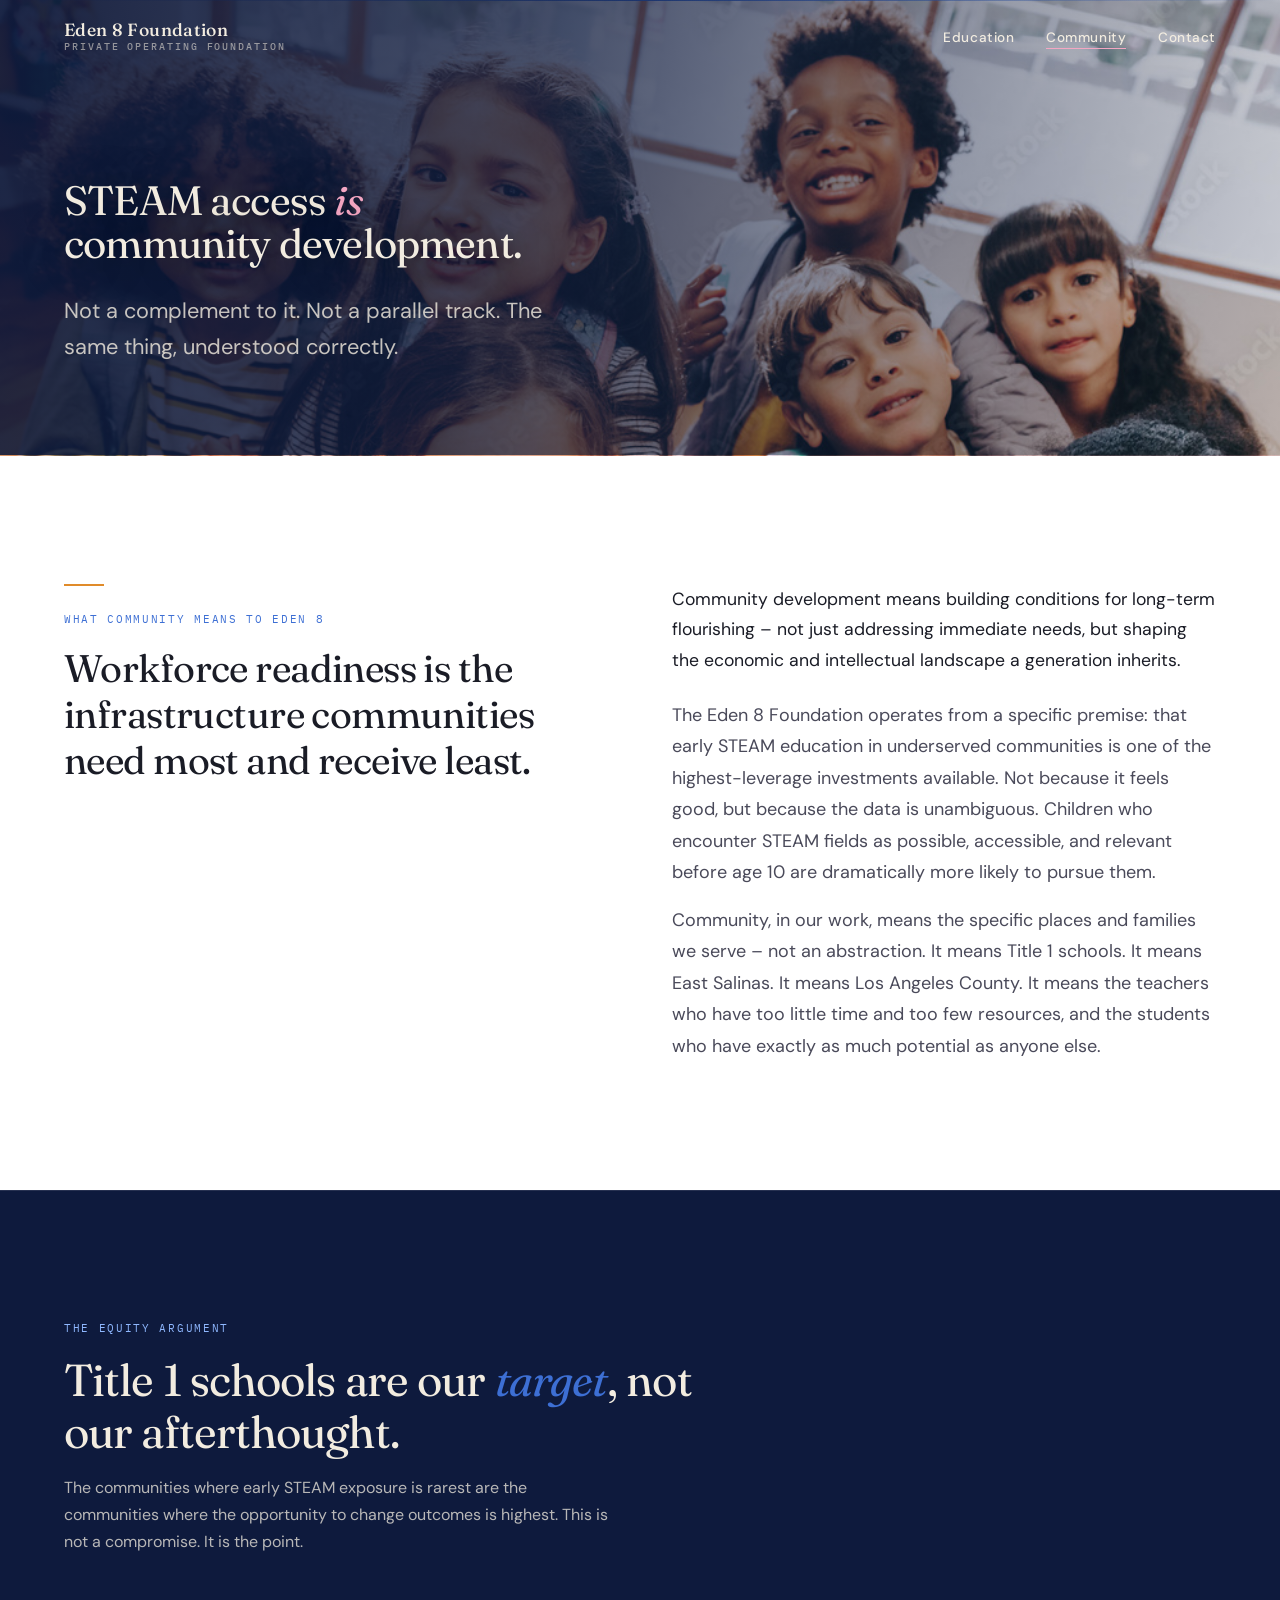
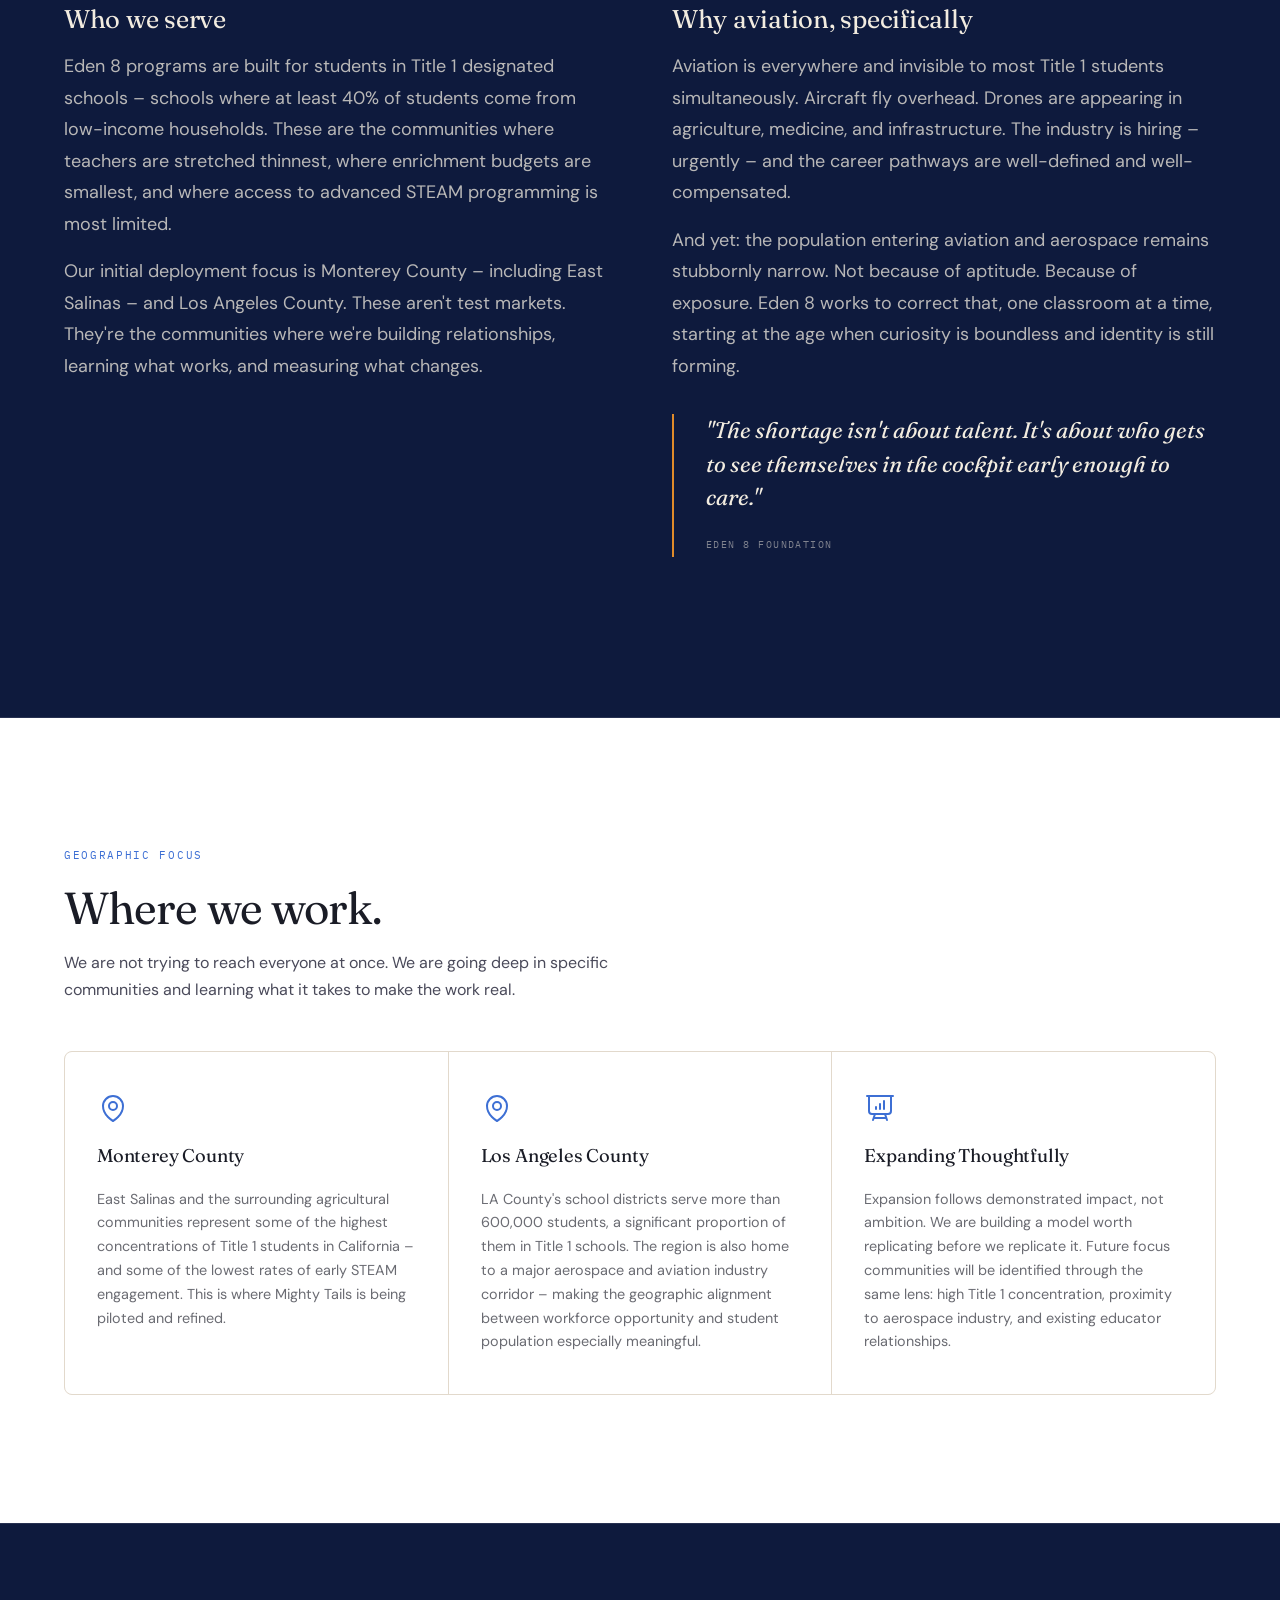
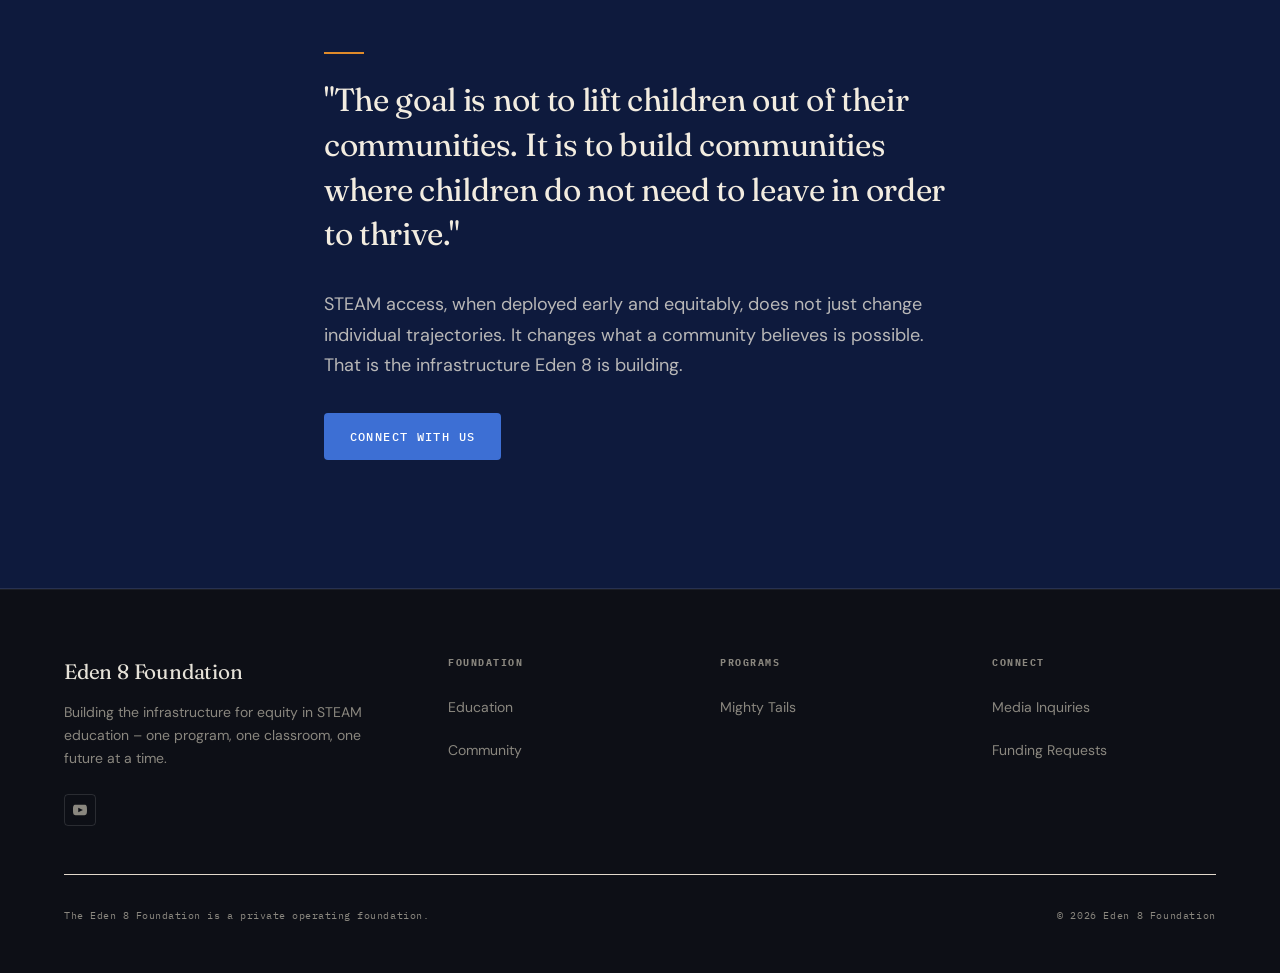
==== commit 9e82f97e: "Replace all em dashes with en dashes across all pages" ====
--- a/community.html
+++ b/community.html
@@ -6,21 +6,21 @@
   <meta http-equiv="Pragma" content="no-cache" />
   <meta http-equiv="Expires" content="0" />
   <meta name="viewport" content="width=device-width, initial-scale=1.0" />
-  <title>Community — Eden 8 Foundation</title>
+  <title>Community – Eden 8 Foundation</title>
   <meta name="description" content="How the Eden 8 Foundation defines community: STEAM access as social equity infrastructure, deployed in Monterey County and Los Angeles County." />
   <link rel="canonical" href="https://j0nmichal.github.io/Eden8-dev-site/community.html" />
 
   <!-- Open Graph -->
   <meta property="og:type" content="website" />
   <meta property="og:url" content="https://j0nmichal.github.io/Eden8-dev-site/community.html" />
-  <meta property="og:title" content="Community — Eden 8 Foundation" />
+  <meta property="og:title" content="Community – Eden 8 Foundation" />
   <meta property="og:description" content="How the Eden 8 Foundation defines community: STEAM access as social equity infrastructure, deployed in Monterey County and Los Angeles County." />
   <meta property="og:image" content="https://j0nmichal.github.io/Eden8-dev-site/assets/images/og-home.jpg" />
   <meta property="og:site_name" content="Eden 8 Foundation" />
 
   <!-- Twitter Card -->
   <meta name="twitter:card" content="summary_large_image" />
-  <meta name="twitter:title" content="Community — Eden 8 Foundation" />
+  <meta name="twitter:title" content="Community – Eden 8 Foundation" />
   <meta name="twitter:description" content="How the Eden 8 Foundation defines community: STEAM access as social equity infrastructure, deployed in Monterey County and Los Angeles County." />
   <meta name="twitter:image" content="https://j0nmichal.github.io/Eden8-dev-site/assets/images/og-home.jpg" />
 
@@ -75,9 +75,9 @@
             </h2>
           </div>
           <div class="two-col__b prose fade-up fade-up-delay-1">
-            <p class="lead">Community development means building conditions for long-term flourishing — not just addressing immediate needs, but shaping the economic and intellectual landscape a generation inherits.</p>
+            <p class="lead">Community development means building conditions for long-term flourishing – not just addressing immediate needs, but shaping the economic and intellectual landscape a generation inherits.</p>
             <p>The Eden 8 Foundation operates from a specific premise: that early STEAM education in underserved communities is one of the highest-leverage investments available. Not because it feels good, but because the data is unambiguous. Children who encounter STEAM fields as possible, accessible, and relevant before age 10 are dramatically more likely to pursue them.</p>
-            <p>Community, in our work, means the specific places and families we serve — not an abstraction. It means Title 1 schools. It means East Salinas. It means Los Angeles County. It means the teachers who have too little time and too few resources, and the students who have exactly as much potential as anyone else.</p>
+            <p>Community, in our work, means the specific places and families we serve – not an abstraction. It means Title 1 schools. It means East Salinas. It means Los Angeles County. It means the teachers who have too little time and too few resources, and the students who have exactly as much potential as anyone else.</p>
           </div>
         </div>
       </div>
@@ -95,12 +95,12 @@
         <div class="two-col fade-up fade-up-delay-1" style="margin-block-start: 3rem;">
           <div class="two-col__a prose">
             <h3>Who we serve</h3>
-            <p>Eden 8 programs are built for students in Title 1 designated schools — schools where at least 40% of students come from low-income households. These are the communities where teachers are stretched thinnest, where enrichment budgets are smallest, and where access to advanced STEAM programming is most limited.</p>
-            <p>Our initial deployment focus is Monterey County — including East Salinas — and Los Angeles County. These aren't test markets. They're the communities where we're building relationships, learning what works, and measuring what changes.</p>
+            <p>Eden 8 programs are built for students in Title 1 designated schools – schools where at least 40% of students come from low-income households. These are the communities where teachers are stretched thinnest, where enrichment budgets are smallest, and where access to advanced STEAM programming is most limited.</p>
+            <p>Our initial deployment focus is Monterey County – including East Salinas – and Los Angeles County. These aren't test markets. They're the communities where we're building relationships, learning what works, and measuring what changes.</p>
           </div>
           <div class="two-col__b prose">
             <h3>Why aviation, specifically</h3>
-            <p>Aviation is everywhere and invisible to most Title 1 students simultaneously. Aircraft fly overhead. Drones are appearing in agriculture, medicine, and infrastructure. The industry is hiring — urgently — and the career pathways are well-defined and well-compensated.</p>
+            <p>Aviation is everywhere and invisible to most Title 1 students simultaneously. Aircraft fly overhead. Drones are appearing in agriculture, medicine, and infrastructure. The industry is hiring – urgently – and the career pathways are well-defined and well-compensated.</p>
             <p>And yet: the population entering aviation and aerospace remains stubbornly narrow. Not because of aptitude. Because of exposure. Eden 8 works to correct that, one classroom at a time, starting at the age when curiosity is boundless and identity is still forming.</p>
 
             <div class="pullquote">
@@ -128,7 +128,7 @@
               <path stroke-linecap="round" stroke-linejoin="round" d="M19.5 10.5c0 7.142-7.5 11.25-7.5 11.25S4.5 17.642 4.5 10.5a7.5 7.5 0 1115 0z" />
             </svg>
             <h3>Monterey County</h3>
-            <p>East Salinas and the surrounding agricultural communities represent some of the highest concentrations of Title 1 students in California — and some of the lowest rates of early STEAM engagement. This is where Mighty Tails is being piloted and refined.</p>
+            <p>East Salinas and the surrounding agricultural communities represent some of the highest concentrations of Title 1 students in California – and some of the lowest rates of early STEAM engagement. This is where Mighty Tails is being piloted and refined.</p>
           </div>
           <div class="feature-card" role="listitem">
             <svg class="feature-card__icon" xmlns="http://www.w3.org/2000/svg" fill="none" viewBox="0 0 24 24" stroke-width="1.5" stroke="currentColor" aria-hidden="true">
@@ -136,7 +136,7 @@
               <path stroke-linecap="round" stroke-linejoin="round" d="M19.5 10.5c0 7.142-7.5 11.25-7.5 11.25S4.5 17.642 4.5 10.5a7.5 7.5 0 1115 0z" />
             </svg>
             <h3>Los Angeles County</h3>
-            <p>LA County's school districts serve more than 600,000 students, a significant proportion of them in Title 1 schools. The region is also home to a major aerospace and aviation industry corridor — making the geographic alignment between workforce opportunity and student population especially meaningful.</p>
+            <p>LA County's school districts serve more than 600,000 students, a significant proportion of them in Title 1 schools. The region is also home to a major aerospace and aviation industry corridor – making the geographic alignment between workforce opportunity and student population especially meaningful.</p>
           </div>
           <div class="feature-card" role="listitem">
             <svg class="feature-card__icon" xmlns="http://www.w3.org/2000/svg" fill="none" viewBox="0 0 24 24" stroke-width="1.5" stroke="currentColor" aria-hidden="true">
@@ -172,7 +172,7 @@
       <div class="footer__inner">
         <div class="footer__brand">
           <h3>Eden 8 Foundation</h3>
-          <p>Building the infrastructure for equity in STEAM education — one program, one classroom, one future at a time.</p>
+          <p>Building the infrastructure for equity in STEAM education – one program, one classroom, one future at a time.</p>
           <nav class="footer__social" aria-label="Social links">
             <a href="https://www.youtube.com/@TheEden8Foundation" target="_blank" rel="noopener" aria-label="YouTube">
               <svg xmlns="http://www.w3.org/2000/svg" viewBox="0 0 24 24" fill="currentColor" width="14" height="14" aria-hidden="true"><path d="M19.615 3.184c-3.604-.246-11.631-.245-15.23 0-3.897.266-4.356 2.62-4.385 8.816.029 6.185.484 8.549 4.385 8.816 3.6.245 11.626.246 15.23 0 3.897-.266 4.356-2.62 4.385-8.816-.029-6.185-.484-8.549-4.385-8.816zm-10.615 12.816v-8l8 3.993-8 4.007z"/></svg>
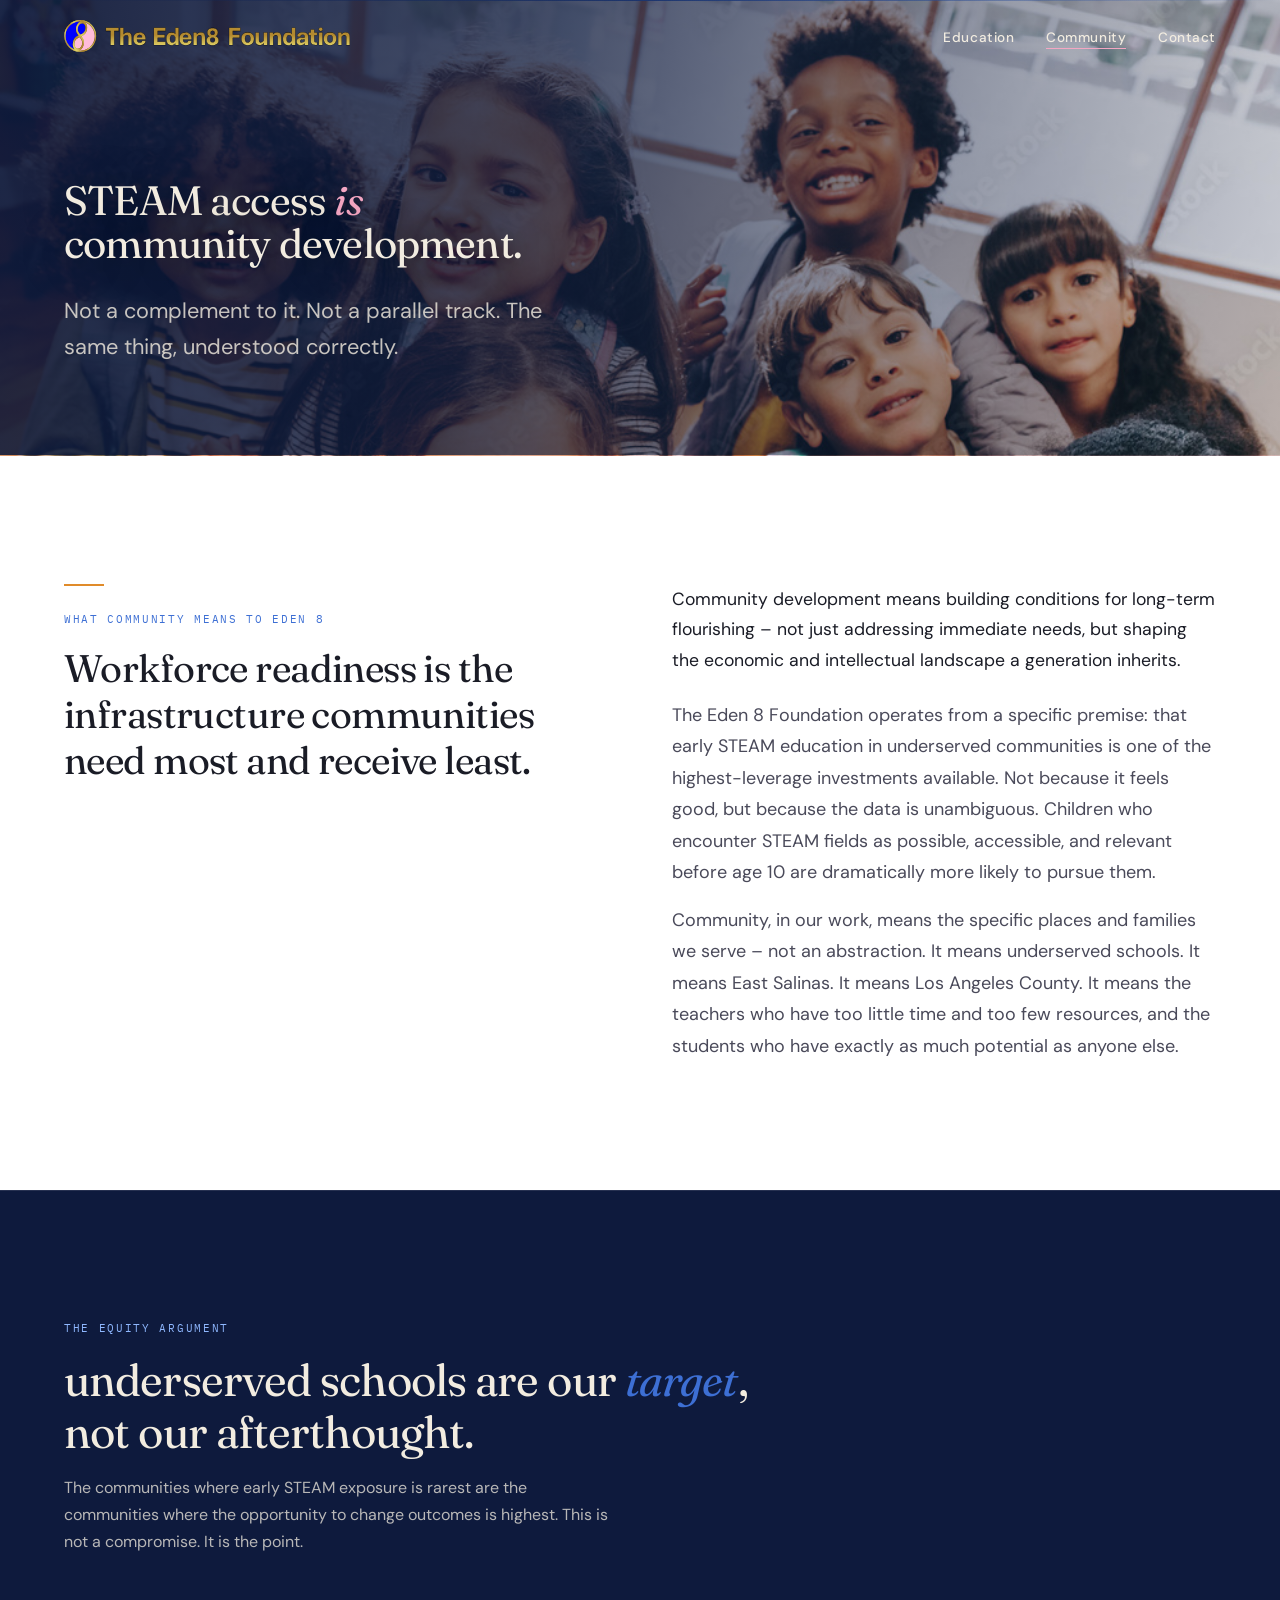
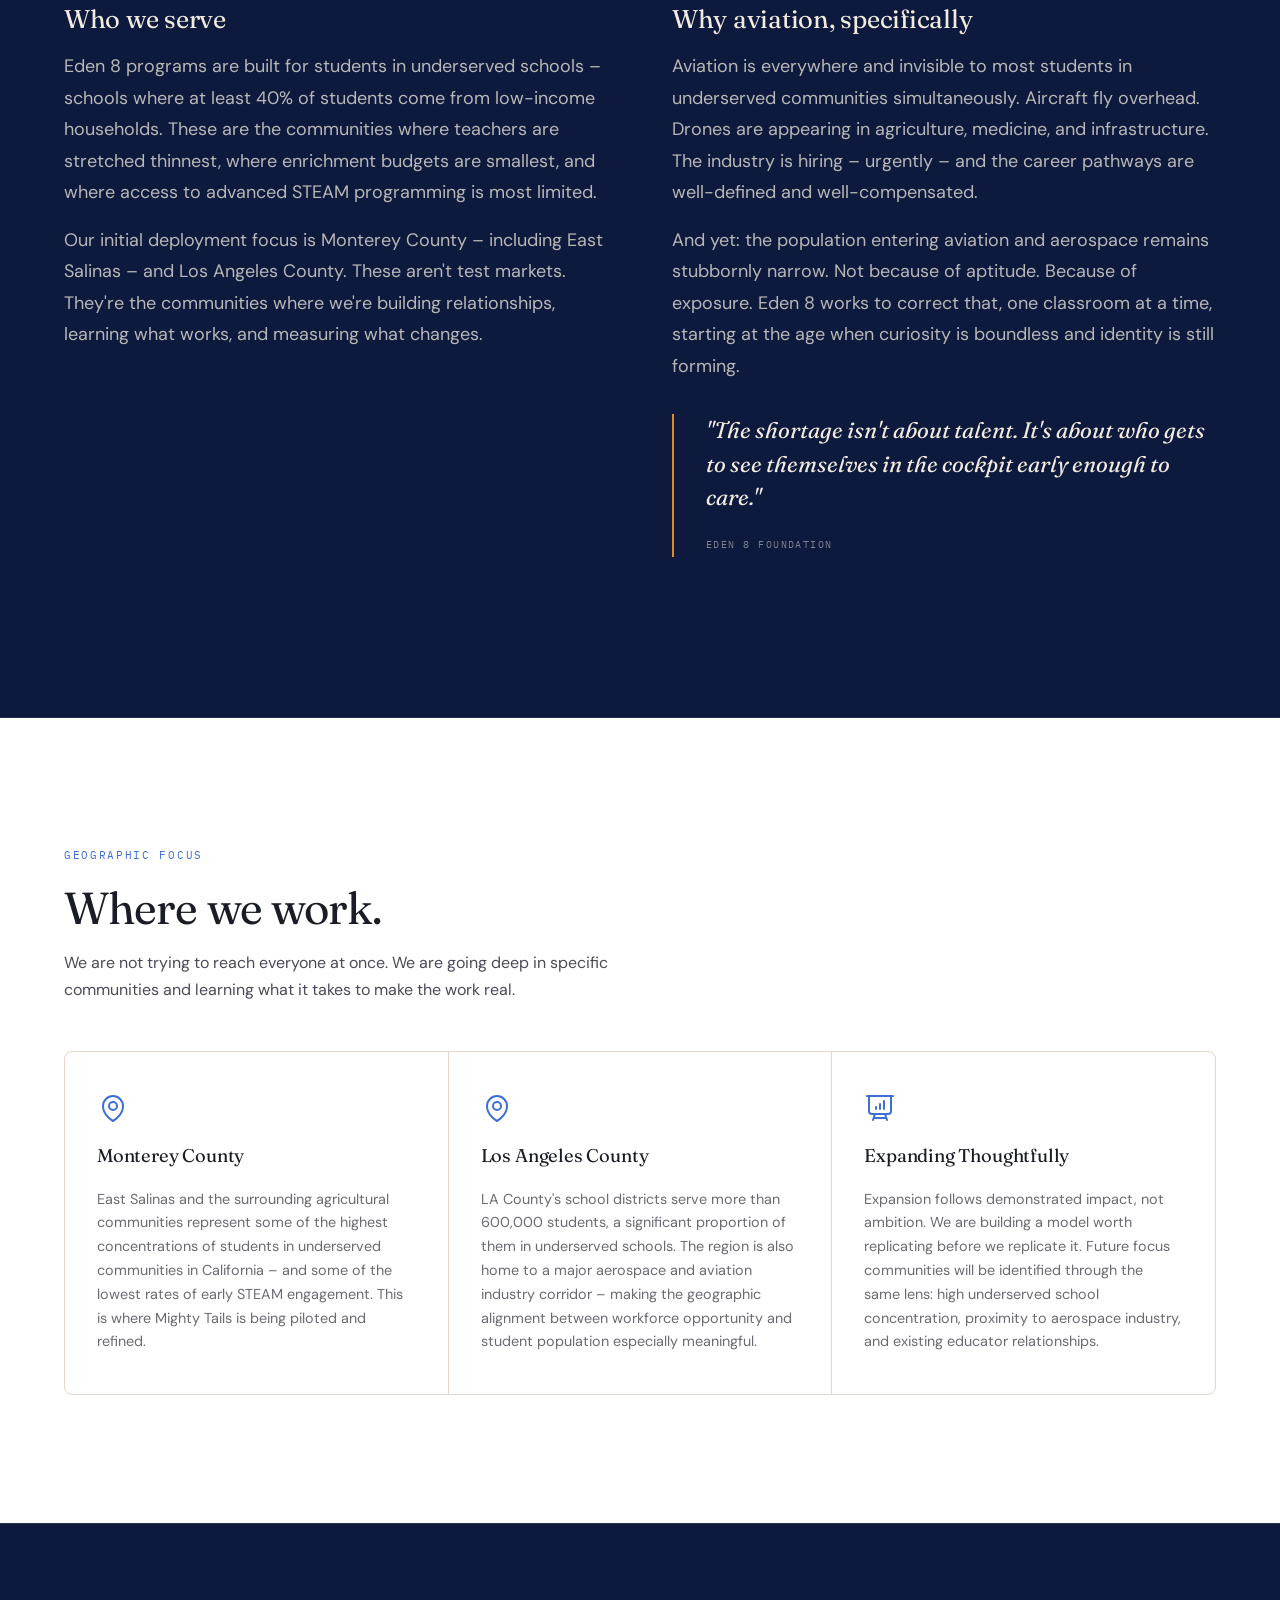
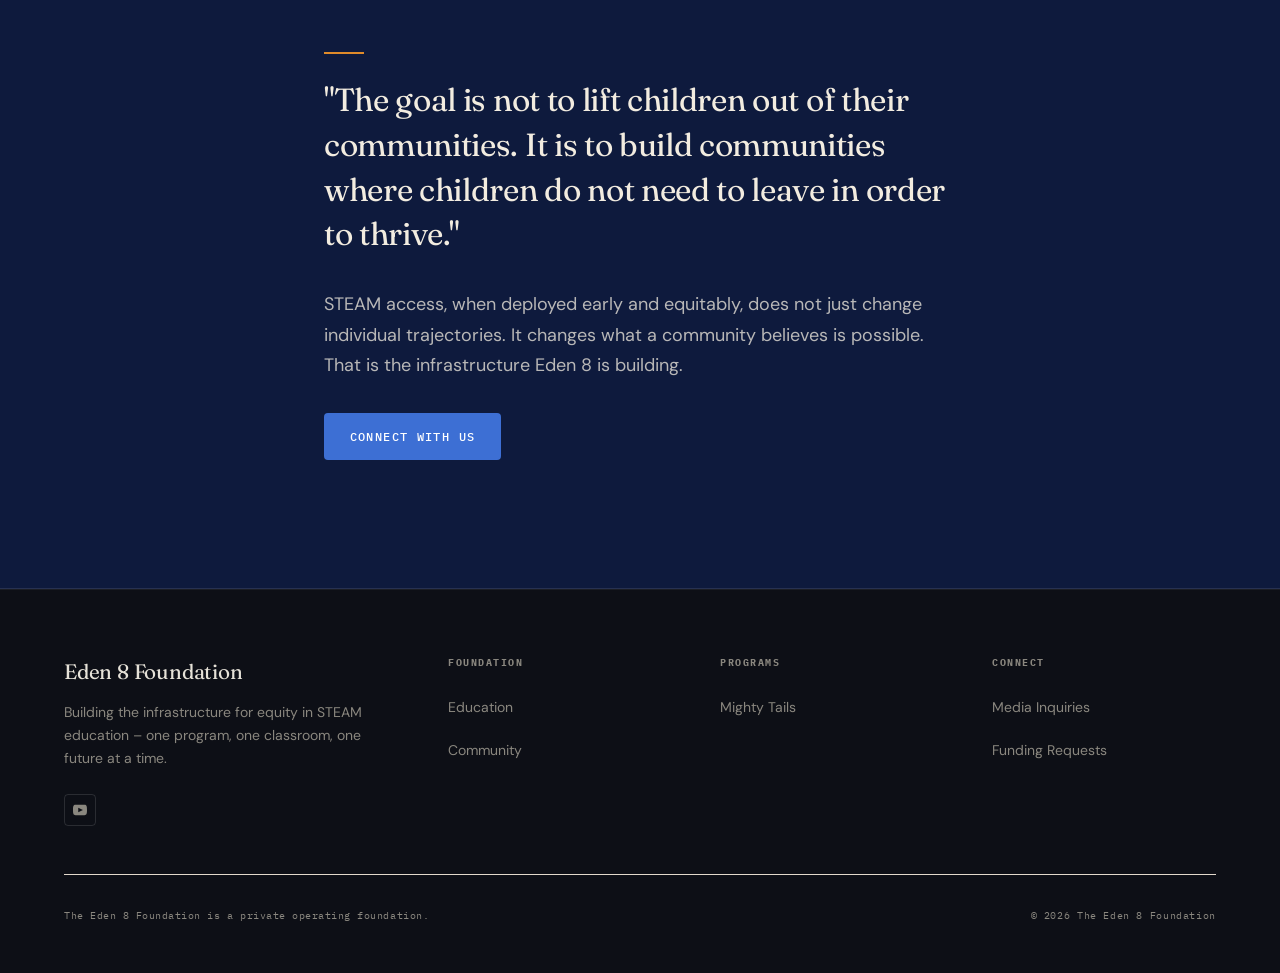
==== commit 19ab1a37: "Logo in nav, remove 'Private Operating Foundation' subtitle, replace Title 1 with underserved, remov" ====
--- a/community.html
+++ b/community.html
@@ -24,7 +24,7 @@
   <meta name="twitter:description" content="How the Eden 8 Foundation defines community: STEAM access as social equity infrastructure, deployed in Monterey County and Los Angeles County." />
   <meta name="twitter:image" content="https://j0nmichal.github.io/Eden8-dev-site/assets/images/og-home.jpg" />
 
-  <link rel="stylesheet" href="css/styles.css?v=19" />
+  <link rel="stylesheet" href="css/styles.css?v=21" />
   <link rel="icon" type="image/svg+xml" href="assets/favicon.svg" />
 </head>
 <body class="dark-hero">
@@ -32,9 +32,8 @@
   <header>
     <nav class="nav" aria-label="Main navigation">
       <div class="container nav__inner">
-        <a href="index.html" class="nav__logo" aria-label="Eden 8 Foundation home">
-          Eden 8 Foundation
-          <span>Private Operating Foundation</span>
+        <a href="index.html" class="nav__logo" aria-label="The Eden 8 Foundation home">
+          <img src="assets/images/TEF_LogoIcon_HorizontalWide.svg" alt="The Eden 8 Foundation" height="32" style="display:block;">
         </a>
         <ul class="nav__links" role="list">
           <li><a href="education.html">Education</a></li>
@@ -77,7 +76,7 @@
           <div class="two-col__b prose fade-up fade-up-delay-1">
             <p class="lead">Community development means building conditions for long-term flourishing – not just addressing immediate needs, but shaping the economic and intellectual landscape a generation inherits.</p>
             <p>The Eden 8 Foundation operates from a specific premise: that early STEAM education in underserved communities is one of the highest-leverage investments available. Not because it feels good, but because the data is unambiguous. Children who encounter STEAM fields as possible, accessible, and relevant before age 10 are dramatically more likely to pursue them.</p>
-            <p>Community, in our work, means the specific places and families we serve – not an abstraction. It means Title 1 schools. It means East Salinas. It means Los Angeles County. It means the teachers who have too little time and too few resources, and the students who have exactly as much potential as anyone else.</p>
+            <p>Community, in our work, means the specific places and families we serve – not an abstraction. It means underserved schools. It means East Salinas. It means Los Angeles County. It means the teachers who have too little time and too few resources, and the students who have exactly as much potential as anyone else.</p>
           </div>
         </div>
       </div>
@@ -88,19 +87,19 @@
       <div class="container">
         <div class="section__header fade-up" style="max-width: 700px;">
           <span class="label label--accent" style="display:block; margin-block-end: 1rem;">The Equity Argument</span>
-          <h2 id="equity-heading">Title 1 schools are our <em>target</em>, not our afterthought.</h2>
+          <h2 id="equity-heading">underserved schools are our <em>target</em>, not our afterthought.</h2>
           <p>The communities where early STEAM exposure is rarest are the communities where the opportunity to change outcomes is highest. This is not a compromise. It is the point.</p>
         </div>
 
         <div class="two-col fade-up fade-up-delay-1" style="margin-block-start: 3rem;">
           <div class="two-col__a prose">
             <h3>Who we serve</h3>
-            <p>Eden 8 programs are built for students in Title 1 designated schools – schools where at least 40% of students come from low-income households. These are the communities where teachers are stretched thinnest, where enrichment budgets are smallest, and where access to advanced STEAM programming is most limited.</p>
+            <p>Eden 8 programs are built for students in underserved schools – schools where at least 40% of students come from low-income households. These are the communities where teachers are stretched thinnest, where enrichment budgets are smallest, and where access to advanced STEAM programming is most limited.</p>
             <p>Our initial deployment focus is Monterey County – including East Salinas – and Los Angeles County. These aren't test markets. They're the communities where we're building relationships, learning what works, and measuring what changes.</p>
           </div>
           <div class="two-col__b prose">
             <h3>Why aviation, specifically</h3>
-            <p>Aviation is everywhere and invisible to most Title 1 students simultaneously. Aircraft fly overhead. Drones are appearing in agriculture, medicine, and infrastructure. The industry is hiring – urgently – and the career pathways are well-defined and well-compensated.</p>
+            <p>Aviation is everywhere and invisible to most students in underserved communities simultaneously. Aircraft fly overhead. Drones are appearing in agriculture, medicine, and infrastructure. The industry is hiring – urgently – and the career pathways are well-defined and well-compensated.</p>
             <p>And yet: the population entering aviation and aerospace remains stubbornly narrow. Not because of aptitude. Because of exposure. Eden 8 works to correct that, one classroom at a time, starting at the age when curiosity is boundless and identity is still forming.</p>
 
             <div class="pullquote">
@@ -128,7 +127,7 @@
               <path stroke-linecap="round" stroke-linejoin="round" d="M19.5 10.5c0 7.142-7.5 11.25-7.5 11.25S4.5 17.642 4.5 10.5a7.5 7.5 0 1115 0z" />
             </svg>
             <h3>Monterey County</h3>
-            <p>East Salinas and the surrounding agricultural communities represent some of the highest concentrations of Title 1 students in California – and some of the lowest rates of early STEAM engagement. This is where Mighty Tails is being piloted and refined.</p>
+            <p>East Salinas and the surrounding agricultural communities represent some of the highest concentrations of students in underserved communities in California – and some of the lowest rates of early STEAM engagement. This is where Mighty Tails is being piloted and refined.</p>
           </div>
           <div class="feature-card" role="listitem">
             <svg class="feature-card__icon" xmlns="http://www.w3.org/2000/svg" fill="none" viewBox="0 0 24 24" stroke-width="1.5" stroke="currentColor" aria-hidden="true">
@@ -136,14 +135,14 @@
               <path stroke-linecap="round" stroke-linejoin="round" d="M19.5 10.5c0 7.142-7.5 11.25-7.5 11.25S4.5 17.642 4.5 10.5a7.5 7.5 0 1115 0z" />
             </svg>
             <h3>Los Angeles County</h3>
-            <p>LA County's school districts serve more than 600,000 students, a significant proportion of them in Title 1 schools. The region is also home to a major aerospace and aviation industry corridor – making the geographic alignment between workforce opportunity and student population especially meaningful.</p>
+            <p>LA County's school districts serve more than 600,000 students, a significant proportion of them in underserved schools. The region is also home to a major aerospace and aviation industry corridor – making the geographic alignment between workforce opportunity and student population especially meaningful.</p>
           </div>
           <div class="feature-card" role="listitem">
             <svg class="feature-card__icon" xmlns="http://www.w3.org/2000/svg" fill="none" viewBox="0 0 24 24" stroke-width="1.5" stroke="currentColor" aria-hidden="true">
               <path stroke-linecap="round" stroke-linejoin="round" d="M3.75 3v11.25A2.25 2.25 0 006 16.5h2.25M3.75 3h-1.5m1.5 0h16.5m0 0h1.5m-1.5 0v11.25A2.25 2.25 0 0118 16.5h-2.25m-7.5 0h7.5m-7.5 0l-1 3m8.5-3l1 3m0 0l.5 1.5m-.5-1.5h-9.5m0 0l-.5 1.5M9 11.25v1.5M12 9v3.75m3-6v6" />
             </svg>
             <h3>Expanding Thoughtfully</h3>
-            <p>Expansion follows demonstrated impact, not ambition. We are building a model worth replicating before we replicate it. Future focus communities will be identified through the same lens: high Title 1 concentration, proximity to aerospace industry, and existing educator relationships.</p>
+            <p>Expansion follows demonstrated impact, not ambition. We are building a model worth replicating before we replicate it. Future focus communities will be identified through the same lens: high underserved school concentration, proximity to aerospace industry, and existing educator relationships.</p>
           </div>
         </div>
       </div>
@@ -203,7 +202,7 @@
       <div class="footer__bottom">
         <p class="footer__legal">The Eden 8 Foundation is a private operating foundation.
         </p>
-        <p class="footer__copy">© 2026 Eden 8 Foundation</p>
+        <p class="footer__copy">© 2026 The Eden 8 Foundation</p>
       </div>
     </div>
   </footer>
--- a/css/styles.css
+++ b/css/styles.css
@@ -342,23 +342,14 @@
 }
 
 .nav__logo {
-  font-family: var(--font-display);
-  font-size: 1.1rem;
-  font-weight: 500;
-  letter-spacing: 0.02em;
-  color: var(--text-primary);
-  display: flex;
-  flex-direction: column;
-  line-height: 1.1;
-}
-
-.nav__logo span {
-  font-family: var(--font-mono);
-  font-size: 0.6rem;
-  letter-spacing: 0.2em;
-  text-transform: uppercase;
-  color: var(--accent-eden);
-  margin-block-start: 0.15rem;
+  display: flex;
+  align-items: center;
+}
+
+.nav__logo img {
+  height: 32px;
+  width: auto;
+  display: block;
 }
 
 .nav__links {
@@ -567,7 +558,7 @@
 
 .hero__headline {
   font-family: var(--font-display);
-  font-size: clamp(1.75rem, 3vw, 2.75rem);
+  font-size: clamp(2.25rem, 4vw, 3.75rem);
   font-weight: 400;
   line-height: 1.1;
   letter-spacing: -0.02em;
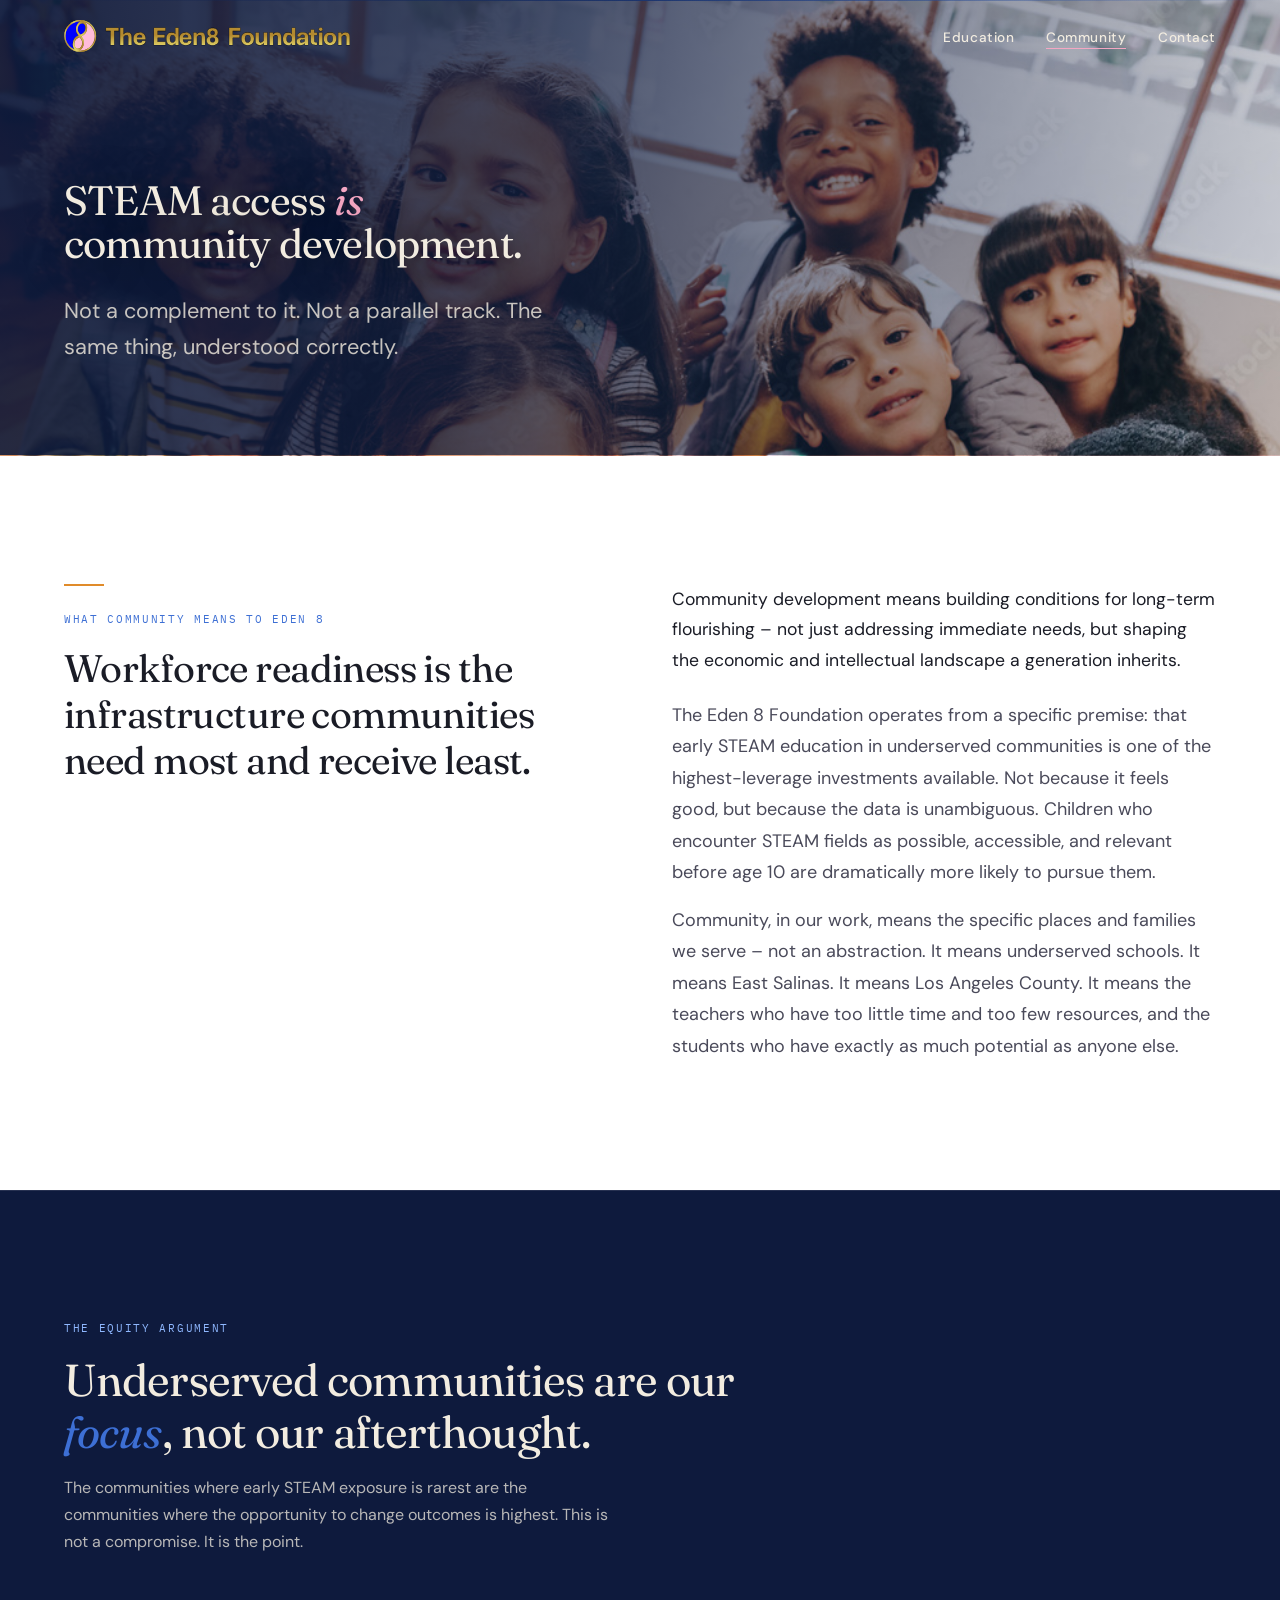
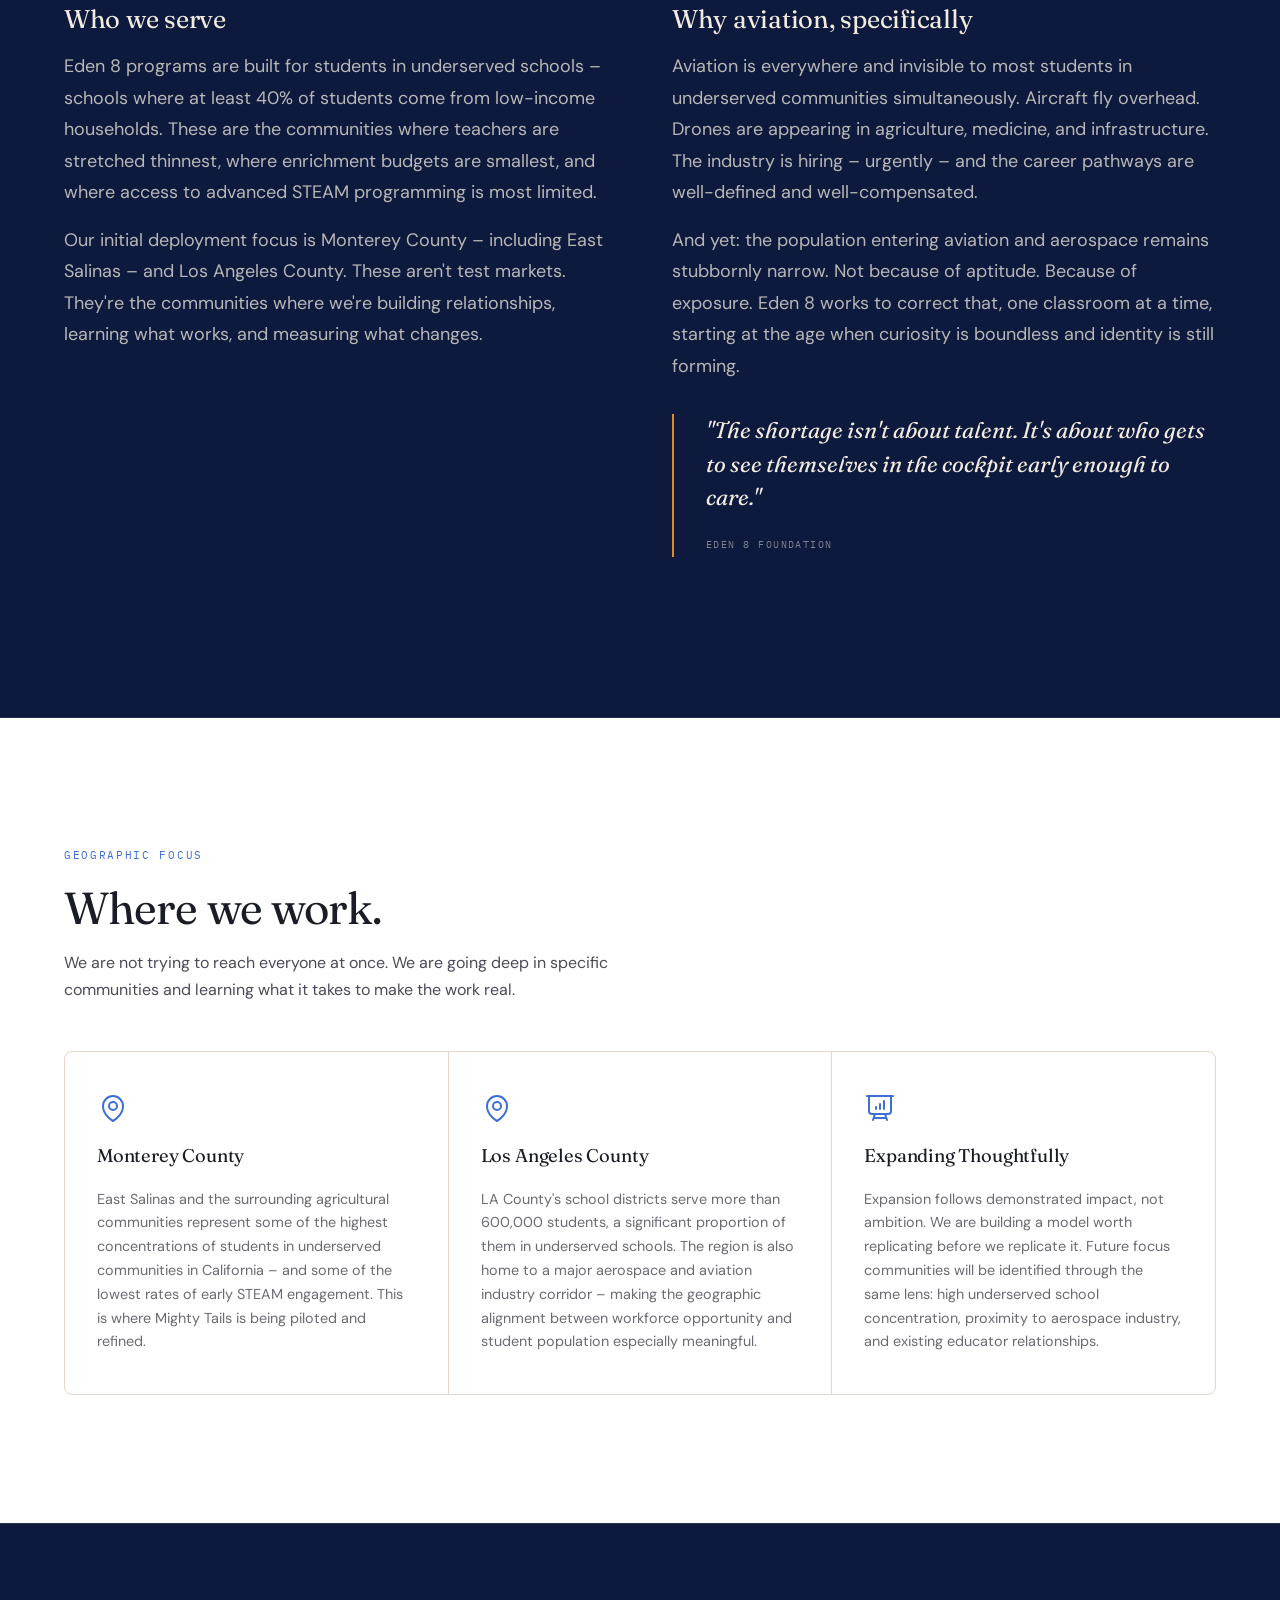
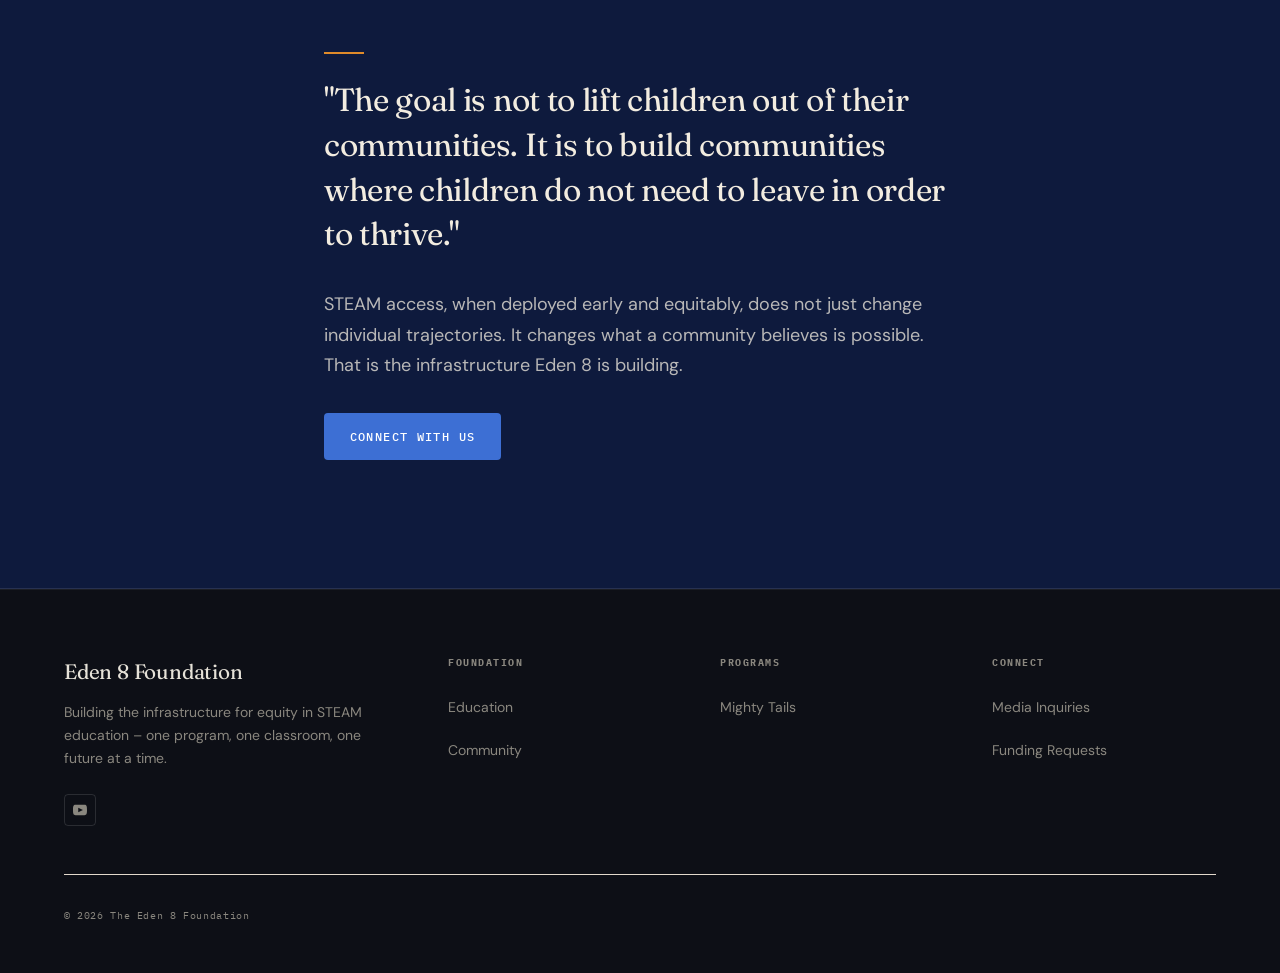
==== commit f672b910: "Replace home hero photo with dark navy gradient; SVG logo in nav; remove stats, footer legal lines; " ====
--- a/community.html
+++ b/community.html
@@ -24,7 +24,7 @@
   <meta name="twitter:description" content="How the Eden 8 Foundation defines community: STEAM access as social equity infrastructure, deployed in Monterey County and Los Angeles County." />
   <meta name="twitter:image" content="https://j0nmichal.github.io/Eden8-dev-site/assets/images/og-home.jpg" />
 
-  <link rel="stylesheet" href="css/styles.css?v=21" />
+  <link rel="stylesheet" href="css/styles.css?v=22" />
   <link rel="icon" type="image/svg+xml" href="assets/favicon.svg" />
 </head>
 <body class="dark-hero">
@@ -87,7 +87,7 @@
       <div class="container">
         <div class="section__header fade-up" style="max-width: 700px;">
           <span class="label label--accent" style="display:block; margin-block-end: 1rem;">The Equity Argument</span>
-          <h2 id="equity-heading">underserved schools are our <em>target</em>, not our afterthought.</h2>
+          <h2 id="equity-heading">Underserved communities are our <em>focus</em>, not our afterthought.</h2>
           <p>The communities where early STEAM exposure is rarest are the communities where the opportunity to change outcomes is highest. This is not a compromise. It is the point.</p>
         </div>
 
@@ -200,8 +200,6 @@
         </nav>
       </div>
       <div class="footer__bottom">
-        <p class="footer__legal">The Eden 8 Foundation is a private operating foundation.
-        </p>
         <p class="footer__copy">© 2026 The Eden 8 Foundation</p>
       </div>
     </div>
--- a/css/styles.css
+++ b/css/styles.css
@@ -126,26 +126,7 @@
   background: var(--text-primary);
 }
 
-[data-theme="light"] .hero__bg-overlay {
-  background:
-    linear-gradient(
-      100deg,
-      rgba(251, 248, 243, 0.92) 0%,
-      rgba(251, 248, 243, 0.75) 30%,
-      rgba(251, 248, 243, 0.3) 55%,
-      rgba(251, 248, 243, 0.0) 100%
-    ),
-    linear-gradient(
-      to bottom,
-      rgba(251, 248, 243, 0.55) 0%,
-      transparent 18%
-    ),
-    linear-gradient(
-      to top,
-      rgba(251, 248, 243, 0.5) 0%,
-      transparent 35%
-    );
-}
+/* No photo — light theme hero uses same navy gradient, no cream wash */
 
 [data-theme="light"] .hero__headline,
 [data-theme="light"] .hero__mission {
@@ -479,44 +460,22 @@
   overflow: hidden;
 }
 
-/* --- Photo background --- */
+/* --- Hero background --- */
 .hero__bg {
   position: absolute;
   inset: 0;
   z-index: 0;
-}
-
-.hero__bg-img {
-  width: 100%;
-  height: 100%;
-  object-fit: cover;
-  object-position: 60% 25%;
-  filter: brightness(0.88);
-  transform: scaleX(-1);
+  background: radial-gradient(ellipse at 65% 40%, #1a2d5a 0%, #0E1A3D 55%, #080f22 100%);
 }
 
 .hero__bg-overlay {
   position: absolute;
   inset: 0;
-  background:
-    linear-gradient(
-      100deg,
-      rgba(10, 12, 20, 0.72) 0%,
-      rgba(10, 12, 20, 0.52) 28%,
-      rgba(10, 12, 20, 0.18) 55%,
-      rgba(10, 12, 20, 0.0) 100%
-    ),
-    linear-gradient(
-      to bottom,
-      rgba(10, 12, 20, 0.55) 0%,
-      rgba(10, 12, 20, 0.15) 15%,
-      transparent 30%
-    ),
-    linear-gradient(
-      to top,
-      rgba(10, 12, 20, 0.45) 0%,
-      transparent 40%
-    );
+  background: linear-gradient(
+    to top,
+    rgba(8, 15, 34, 0.6) 0%,
+    transparent 50%
+  );
 }
 
 #hero-canvas {
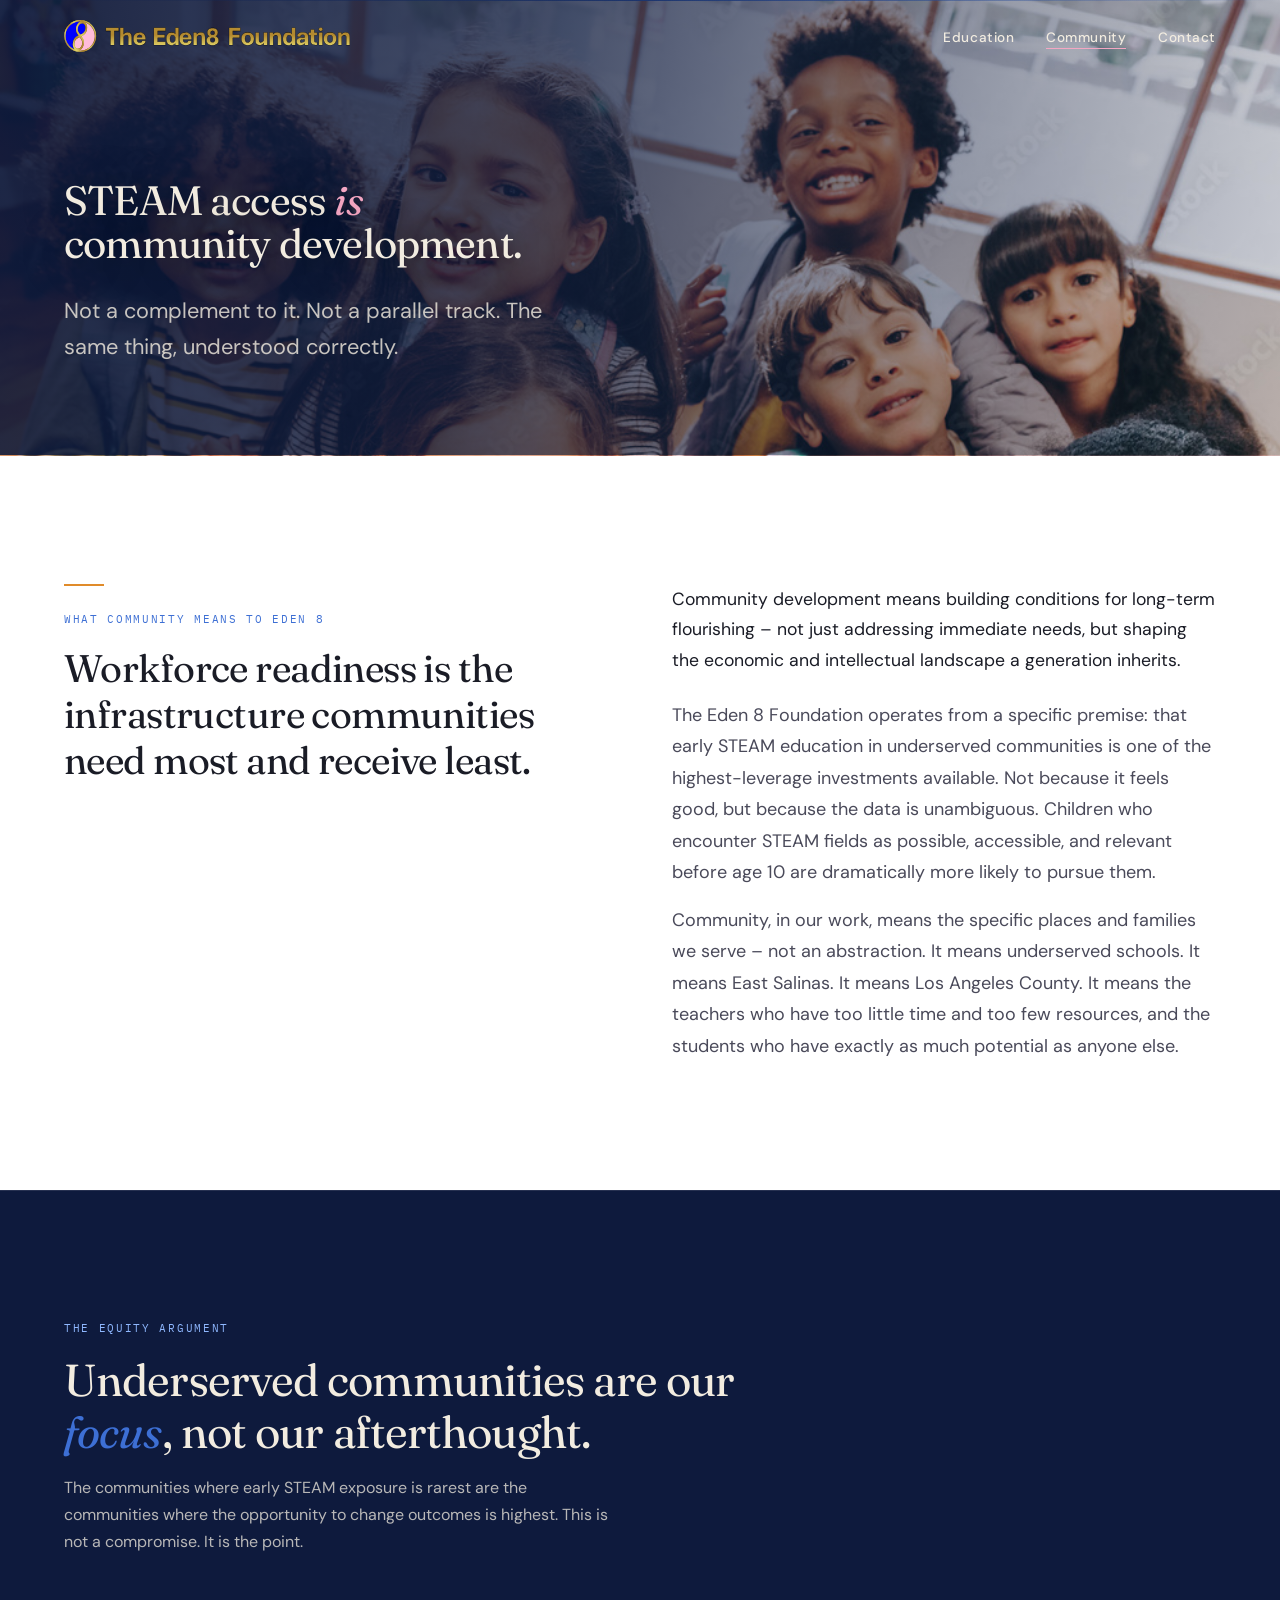
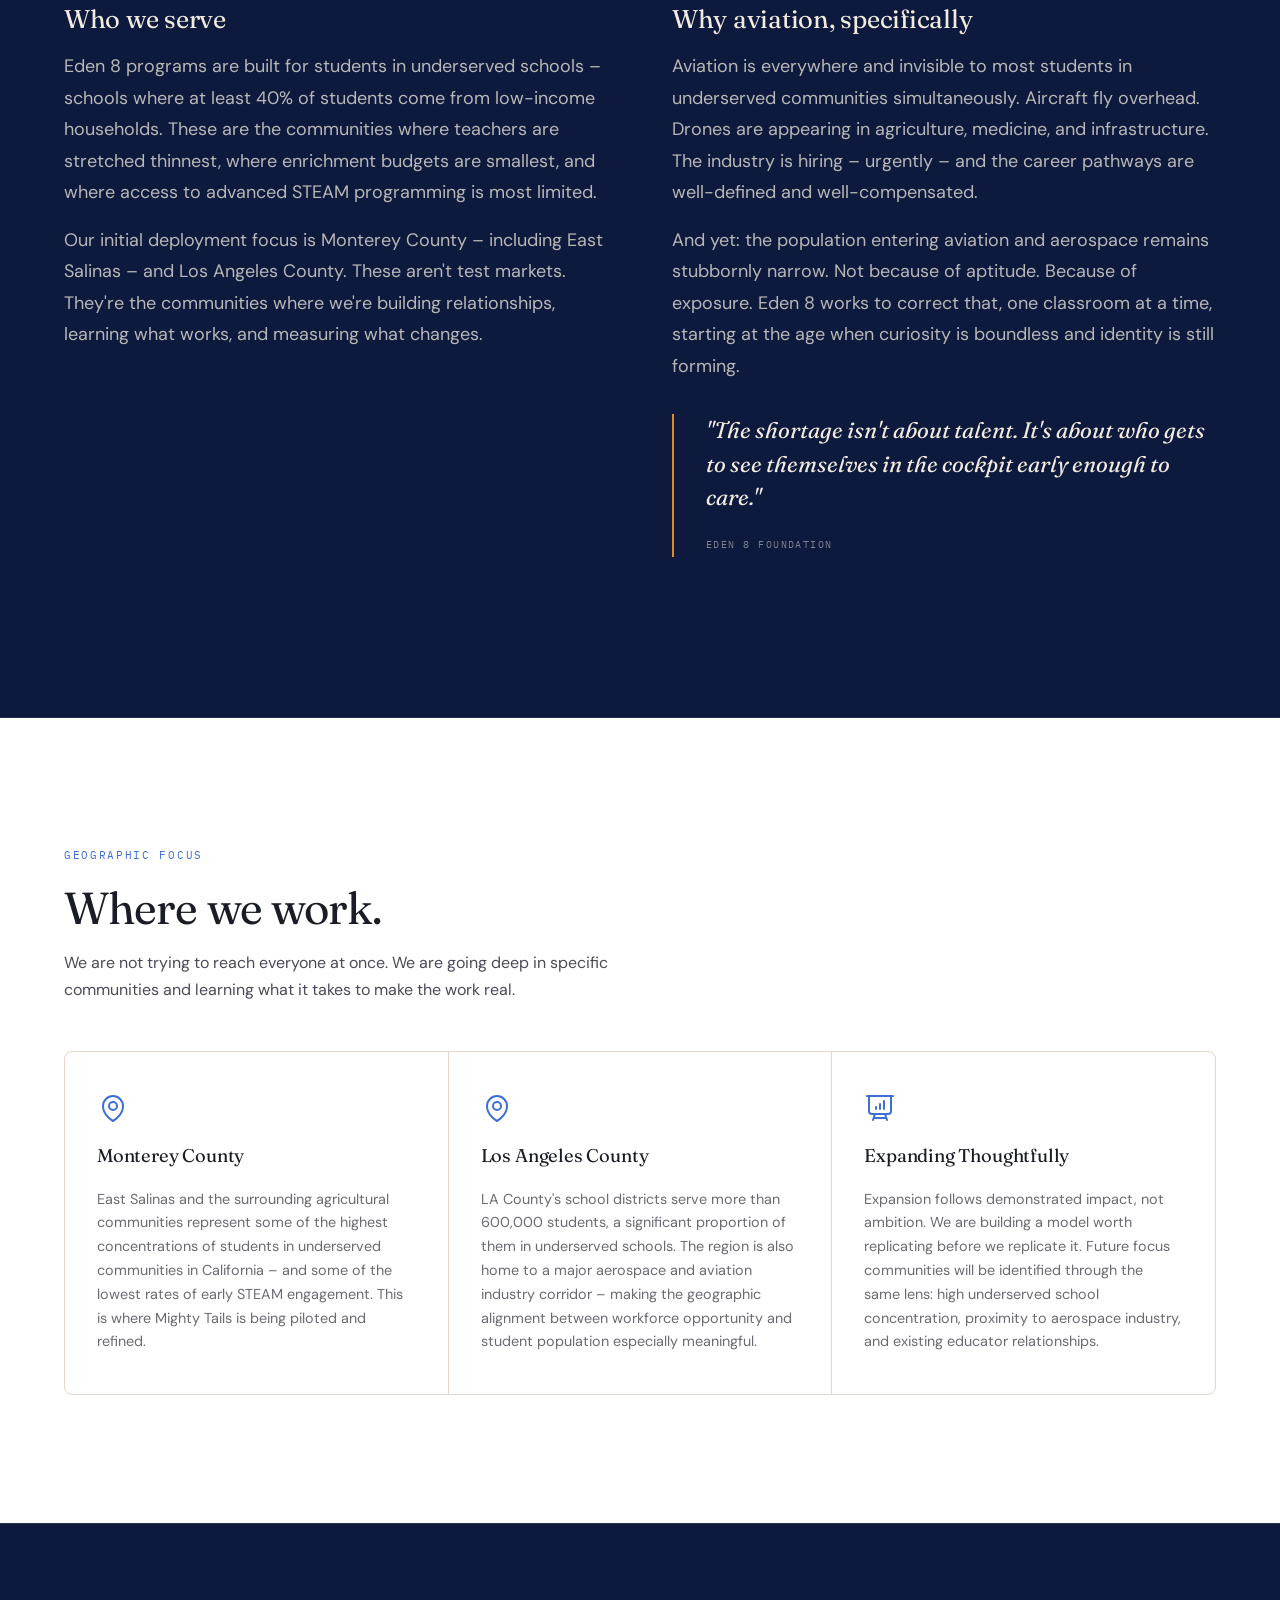
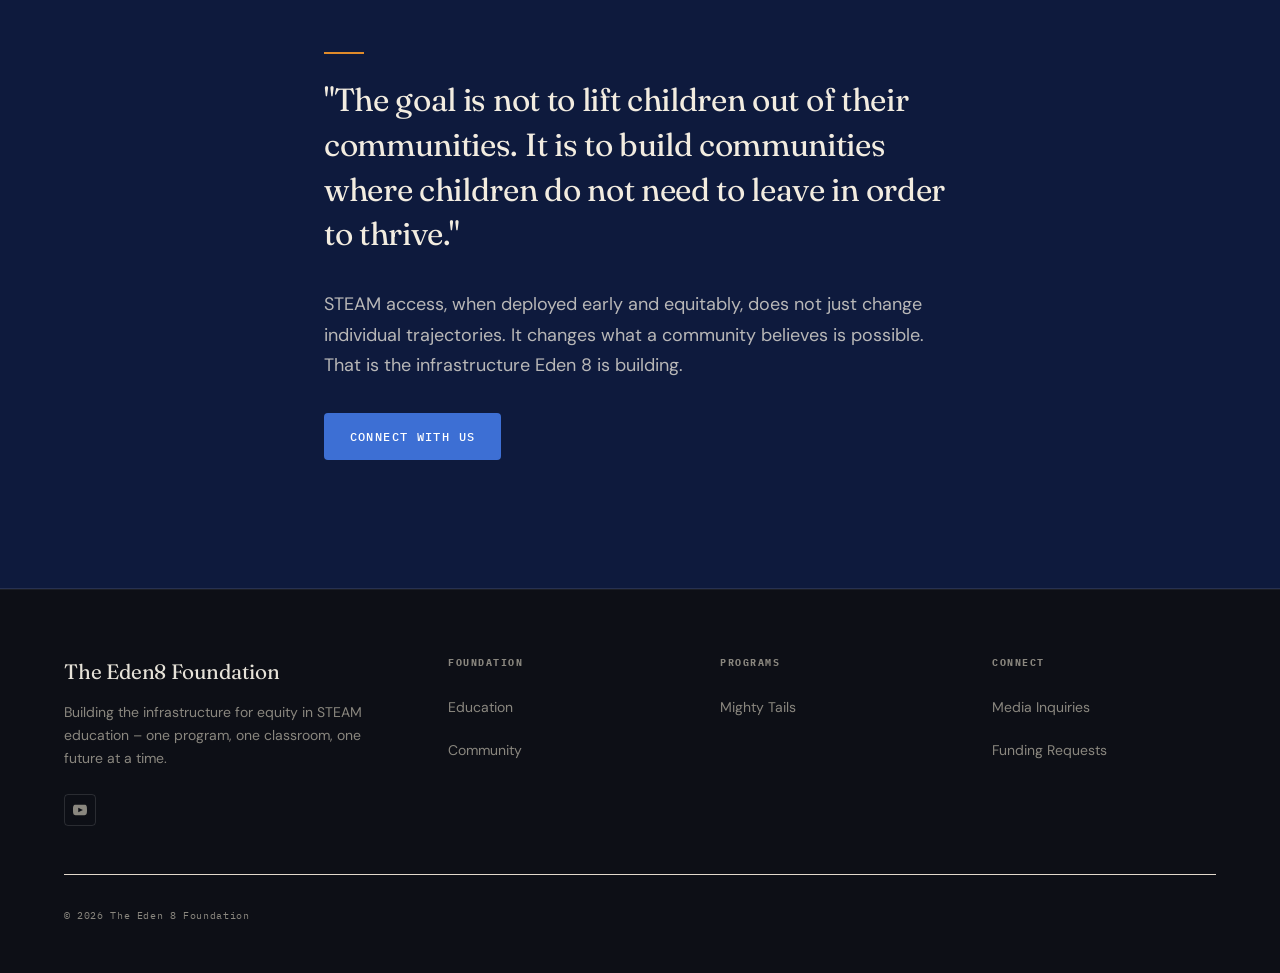
==== commit be33ace0: "Update footer brand name to 'The Eden8 Foundation' across all pages Co-Authored-By: Claude Sonnet 4." ====
--- a/community.html
+++ b/community.html
@@ -24,7 +24,7 @@
   <meta name="twitter:description" content="How the Eden 8 Foundation defines community: STEAM access as social equity infrastructure, deployed in Monterey County and Los Angeles County." />
   <meta name="twitter:image" content="https://j0nmichal.github.io/Eden8-dev-site/assets/images/og-home.jpg" />
 
-  <link rel="stylesheet" href="css/styles.css?v=22" />
+  <link rel="stylesheet" href="css/styles.css?v=24" />
   <link rel="icon" type="image/svg+xml" href="assets/favicon.svg" />
 </head>
 <body class="dark-hero">
@@ -170,7 +170,7 @@
     <div class="container">
       <div class="footer__inner">
         <div class="footer__brand">
-          <h3>Eden 8 Foundation</h3>
+          <h3>The Eden8 Foundation</h3>
           <p>Building the infrastructure for equity in STEAM education – one program, one classroom, one future at a time.</p>
           <nav class="footer__social" aria-label="Social links">
             <a href="https://www.youtube.com/@TheEden8Foundation" target="_blank" rel="noopener" aria-label="YouTube">
--- a/css/styles.css
+++ b/css/styles.css
@@ -126,13 +126,6 @@
   background: var(--text-primary);
 }
 
-/* No photo — light theme hero uses same navy gradient, no cream wash */
-
-[data-theme="light"] .hero__headline,
-[data-theme="light"] .hero__mission {
-  color: #1A1C26;
-  text-shadow: 0 1px 20px rgba(255,255,255,0.4);
-}
 
 [data-theme="light"] .mission__body h2 { color: var(--text-dark); }
 [data-theme="light"] .mission__body p  { color: var(--text-dark-sub); }
@@ -465,17 +458,16 @@
   position: absolute;
   inset: 0;
   z-index: 0;
-  background: radial-gradient(ellipse at 65% 40%, #1a2d5a 0%, #0E1A3D 55%, #080f22 100%);
+  background-image: url('../assets/images/HomeHero.png');
+  background-size: cover;
+  background-position: center 20%;
 }
 
 .hero__bg-overlay {
   position: absolute;
   inset: 0;
-  background: linear-gradient(
-    to top,
-    rgba(8, 15, 34, 0.6) 0%,
-    transparent 50%
-  );
+  background:
+    linear-gradient(to bottom, rgba(8,15,34,0.3) 0%, rgba(8,15,34,0.0) 30%, rgba(8,15,34,0.7) 60%, rgba(8,15,34,0.95) 100%);
 }
 
 #hero-canvas {
@@ -485,9 +477,8 @@
   height: 100%;
   pointer-events: none;
   z-index: 1;
-  /* Canvas particles read as a constellation over the dark left half */
   mix-blend-mode: screen;
-  opacity: 0.6;
+  opacity: 0.4;
 }
 
 .hero__content {
@@ -522,8 +513,8 @@
   line-height: 1.1;
   letter-spacing: -0.02em;
   margin-block-end: 1.25rem;
-  color: var(--text-cream);
-  text-shadow: 0 2px 40px rgba(0, 0, 0, 0.5);
+  color: #ffffff;
+  text-shadow: 0 2px 20px rgba(0,0,0,0.8), 0 1px 4px rgba(0,0,0,0.9);
 }
 
 .hero__headline em {
@@ -533,11 +524,11 @@
 
 .hero__mission {
   font-size: clamp(1.15rem, 1.7vw, 1.45rem);
-  color: rgba(242, 236, 224, 0.8);
+  color: rgba(255, 255, 255, 0.92);
   max-width: 520px;
   line-height: 1.65;
   margin-block-end: 2.5rem;
-  text-shadow: 0 1px 12px rgba(0,0,0,0.4);
+  text-shadow: 0 1px 12px rgba(0,0,0,0.9), 0 2px 30px rgba(0,0,0,0.7);
 }
 
 .hero__actions {
